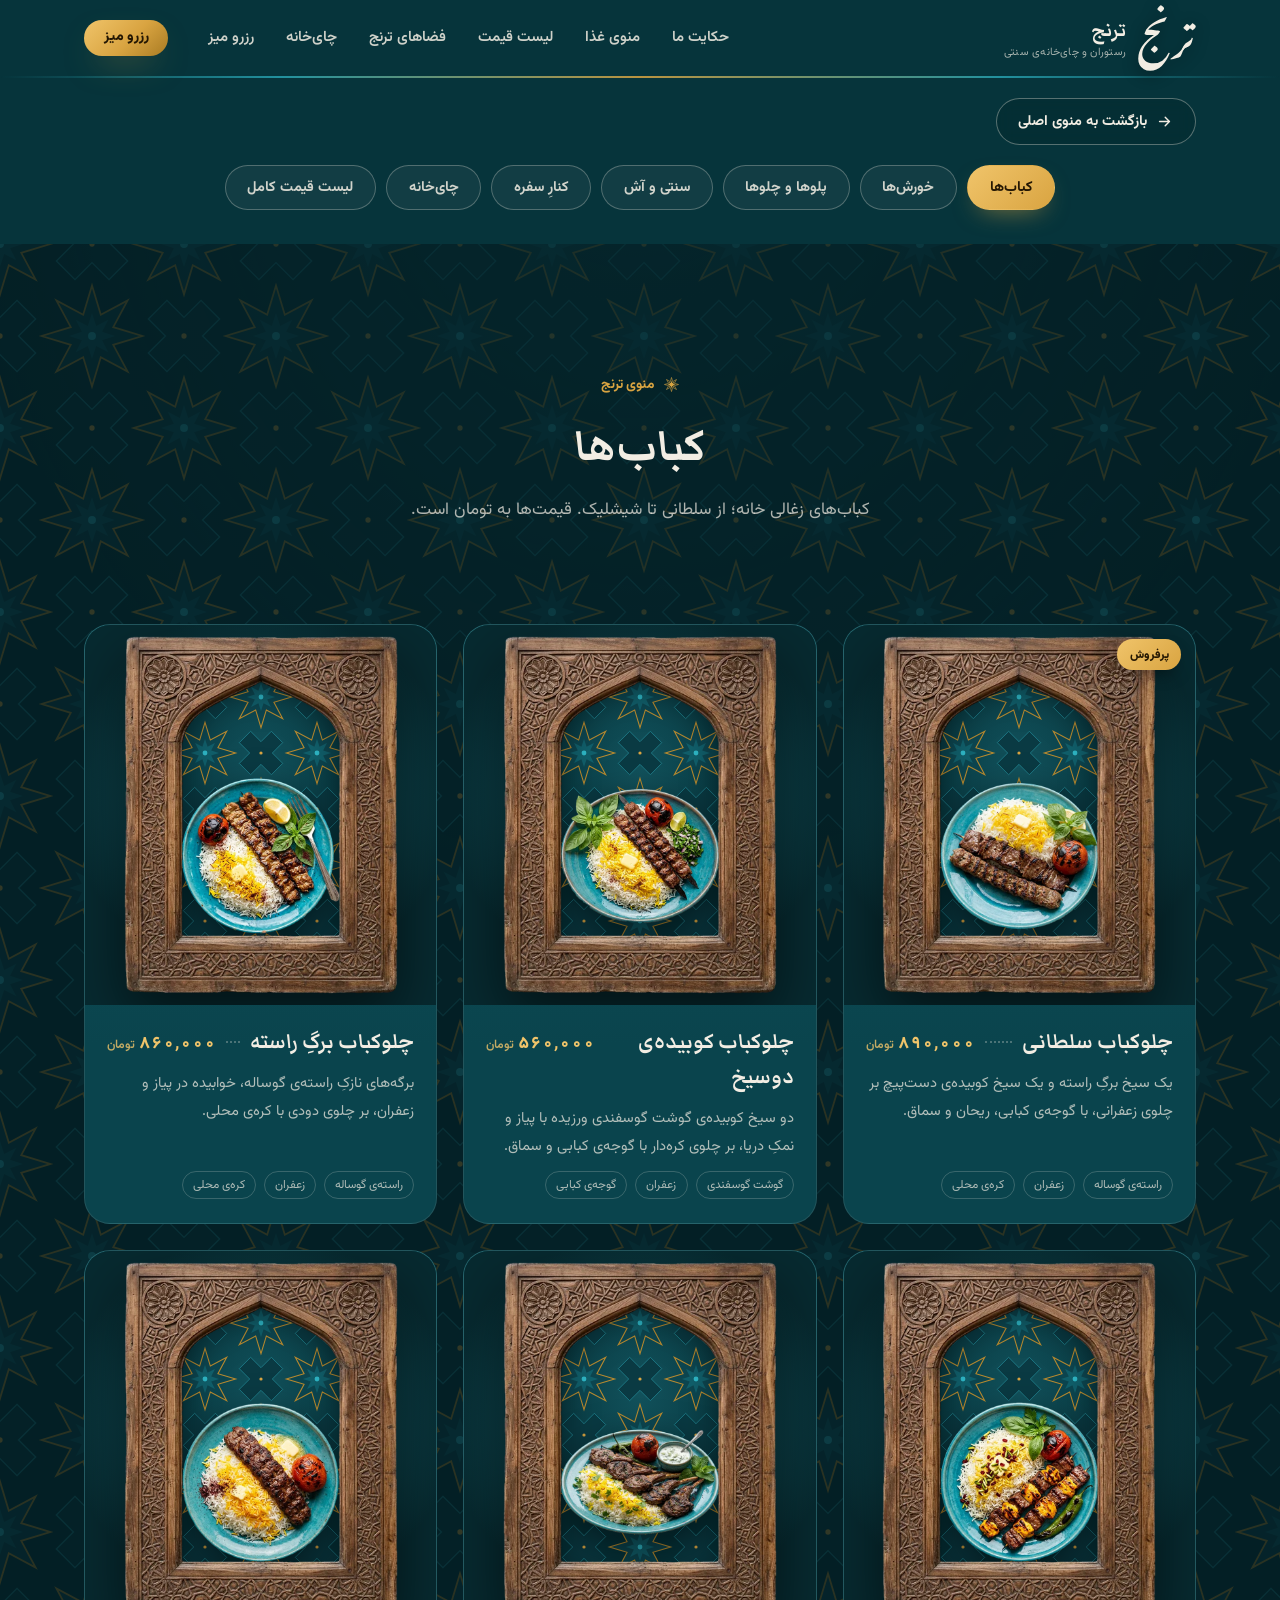
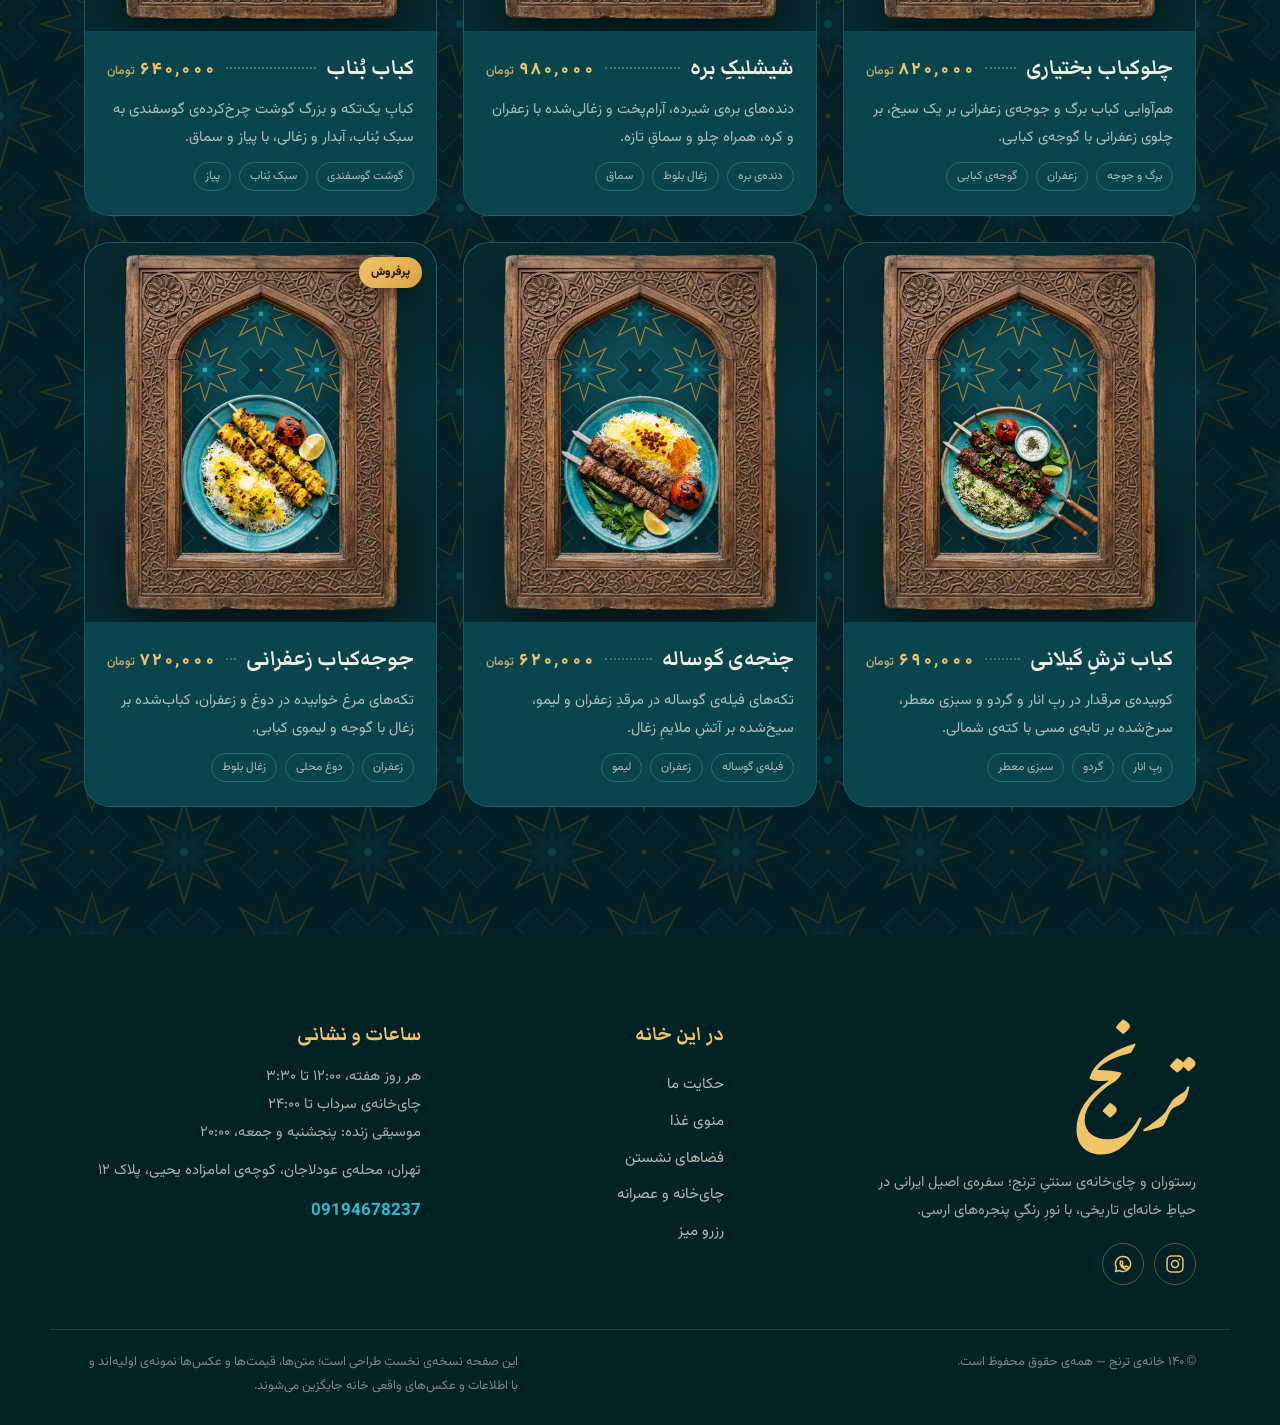
==== menu.html @ 9b7ac609 "v30: رزرو هوشمند — تاریخ فرم شمسی با گاه‌شماری ایرانی (امروز تا ۱۲۰ روز بعد)، ثبت فرم = باز شدن واتس" ====
<!DOCTYPE html>
<html lang="fa" dir="rtl">
<!DOCTYPE html>
<html lang="fa" dir="rtl">
<head>
<meta charset="utf-8">
<meta name="viewport" content="width=device-width, initial-scale=1">
<title>منوی غذا و قیمت‌ها | ترنج</title>
<meta name="description" content="ترنج؛ رستوران و چای‌خانه‌ی سنتی در حیاطِ خانه‌ای تاریخی: کباب بر آتش زغال، خورش‌های جاافتاده، پلوهای زعفرانی و چای دم‌کشیده در استکان کمرباریک.">
<meta name="theme-color" content="#06343b">
<link rel="icon" href="assets/img/favicon.svg" type="image/svg+xml">
<link rel="preload" href="assets/fonts/vazirmatn-var.woff2" as="font" type="font/woff2" crossorigin>
<link rel="preload" href="assets/fonts/markazi-text-var.woff2" as="font" type="font/woff2" crossorigin>
<link rel="preload" as="image" href="assets/img/space-courtyard-night-1200.webp" imagesrcset="assets/img/space-courtyard-night-720.webp 720w, assets/img/space-courtyard-night-1200.webp 1200w" imagesizes="100vw">
<link rel="stylesheet" href="css/style.css?v=10">
</head>
<body class="is-night">
<script>try{if(localStorage.getItem("toranj-night")==="0")document.body.classList.remove("is-night")}catch(e){}</script>
<header class="site-head" id="top">
  <div class="wrap head-in">
    <a class="brand" href="#top" aria-label="ترنج — صفحه‌ی آغاز">
      <img class="brand-mark" src="assets/img/logo.svg" alt="">
      <span class="brand-txt"><b>ترنج</b><i>رستوران و چای‌خانه‌ی سنتی</i></span>
    </a>
    <nav class="nav" id="nav" aria-label="ناوبری اصلی">
      <a href="index.html#story">حکایت ما</a>
      <a href="index.html#menu">منوی غذا</a>
      <a href="#prices">لیست قیمت</a>
      <a href="index.html#spaces">فضاهای ترنج</a>
      <a href="index.html#tea">چای‌خانه</a>
      <a href="index.html#reserve">رزرو میز</a>
    </nav>
    <div class="head-cta">
      <a class="btn btn-gold btn-sm" href="index.html#reserve">رزرو میز</a>
      <button class="burger" id="burger" type="button" aria-expanded="false" aria-controls="nav" aria-label="باز و بسته کردن منو">
        <span></span><span></span><span></span>
      </button>
    </div>
  </div>
  <div class="head-line" aria-hidden="true"></div>
</header>

<main id="main">
  <div class="back-bar">
    <div class="wrap">
      <a class="back-btn" href="index.html#menu">
        <svg viewBox="0 0 24 24" fill="none" stroke="currentColor" stroke-width="2" stroke-linecap="round" stroke-linejoin="round" aria-hidden="true"><path d="M5 12h14M13 6l6 6-6 6"/></svg>
        <span class="bb-txt">بازگشت به منوی اصلی</span>
      </a>
    </div>
  </div>
  <div class="m-tabs-wrap">
    <div class="wrap menu-tabs m-tabs" role="group" aria-label="دسته‌های منو">
      <button class="tab" type="button" data-view="kabab" aria-pressed="false">کباب‌ها</button>
      <button class="tab" type="button" data-view="khoresh" aria-pressed="false">خورش‌ها</button>
      <button class="tab" type="button" data-view="polo" aria-pressed="false">پلوها و چلوها</button>
      <button class="tab" type="button" data-view="sonnati" aria-pressed="false">سنتی و آش</button>
      <button class="tab" type="button" data-view="kenar" aria-pressed="false">کنارِ سفره</button>
      <button class="tab" type="button" data-view="tea" aria-pressed="false">چای‌خانه</button>
      <button class="tab" type="button" data-view="prices" aria-pressed="false">لیست قیمت کامل</button>
    </div>
  </div>

  <section class="menu menu-page">
  <section class="view" id="view-kabab">
    <header class="wrap sec-head view-head">
      <p class="eyebrow">منوی ترنج</p>
      <h2>کباب‌ها</h2>
      <p class="sec-sub">کباب‌های زغالی خانه؛ از سلطانی تا شیشلیک. قیمت‌ها به تومان است.</p>
    </header>
    <div class="wrap menu-grid">
<article class="dish reveal" data-cat="kabab">
      <div class="dish-media">
        <div class="window"><div class="glass">
          <img src="assets/img/dish-soltani-480.webp?v=29"
             srcset="assets/img/dish-soltani-480.webp?v=29 480w, assets/img/dish-soltani-880.webp?v=29 880w"
             sizes="(max-width: 700px) 86vw, 340px"
             alt="چلوکباب سلطانی: یک سیخ برگ و یک سیخ کوبیده بر چلوی زعفرانی با گوجه‌ی کبابی" loading="lazy">
        </div>
        <img class="frame" src="assets/img/window-frame-650.webp"
             srcset="assets/img/window-frame-420.webp 420w, assets/img/window-frame-650.webp 650w"
             sizes="(max-width: 700px) 80vw, 300px" alt="" aria-hidden="true" decoding="async">
        </div>
        <span class="dish-badge">پرفروش</span>
      </div>
      <div class="dish-body">
        <header><h3>چلوکباب سلطانی</h3><span class="dots" aria-hidden="true"></span><b class="price">۸۹۰٬۰۰۰ <i>تومان</i></b></header>
        <p>یک سیخ برگِ راسته و یک سیخ کوبیده‌ی دست‌پیچ بر چلوی زعفرانی، با گوجه‌ی کبابی، ریحان و سماق.</p>
        <footer class="dish-tags" aria-label="ویژگی‌ها"><span>راسته‌ی گوساله</span><span>زعفران</span><span>کره‌ی محلی</span></footer>
      </div>
    </article>
<article class="dish reveal" data-cat="kabab">
      <div class="dish-media">
        <div class="window"><div class="glass">
          <img src="assets/img/dish-kubideh-480.webp?v=29"
               srcset="assets/img/dish-kubideh-480.webp?v=29 480w, assets/img/dish-kubideh-880.webp?v=29 880w"
               sizes="(max-width: 700px) 86vw, 340px"
               alt="چلوکباب کوبیده: دو سیخ کوبیده‌ی گوشت بر چلوی زعفرانی با گوجه‌ی کبابی" loading="lazy">
        </div>
        <img class="frame" src="assets/img/window-frame-650.webp"
             srcset="assets/img/window-frame-420.webp 420w, assets/img/window-frame-650.webp 650w"
             sizes="(max-width: 700px) 80vw, 300px" alt="" aria-hidden="true" decoding="async">
        </div>
      </div>
      <div class="dish-body">
        <header><h3>چلوکباب کوبیده‌ی دوسیخ</h3><span class="dots" aria-hidden="true"></span><b class="price">۵۶۰٬۰۰۰ <i>تومان</i></b></header>
        <p>دو سیخ کوبیده‌ی گوشت گوسفندی ورزیده با پیاز و نمکِ دریا، بر چلوی کره‌دار با گوجه‌ی کبابی و سماق.</p>
        <footer class="dish-tags" aria-label="ویژگی‌ها"><span>گوشت گوسفندی</span><span>زعفران</span><span>گوجه‌ی کبابی</span></footer>
      </div>
    </article>
<article class="dish reveal" data-cat="kabab">
      <div class="dish-media">
        <div class="window"><div class="glass">
          <img src="assets/img/dish-barg-480.webp?v=29"
               srcset="assets/img/dish-barg-480.webp?v=29 480w, assets/img/dish-barg-880.webp?v=29 880w"
               sizes="(max-width: 700px) 86vw, 340px"
               alt="چلوکباب برگ: کباب برگِ راسته‌ی گوساله بر چلوی زعفرانی" loading="lazy">
        </div>
        <img class="frame" src="assets/img/window-frame-650.webp"
             srcset="assets/img/window-frame-420.webp 420w, assets/img/window-frame-650.webp 650w"
             sizes="(max-width: 700px) 80vw, 300px" alt="" aria-hidden="true" decoding="async">
        </div>
      </div>
      <div class="dish-body">
        <header><h3>چلوکباب برگِ راسته</h3><span class="dots" aria-hidden="true"></span><b class="price">۸۶۰٬۰۰۰ <i>تومان</i></b></header>
        <p>برگه‌های نازکِ راسته‌ی گوساله، خوابیده در پیاز و زعفران، بر چلوی دودی با کره‌ی محلی.</p>
        <footer class="dish-tags" aria-label="ویژگی‌ها"><span>راسته‌ی گوساله</span><span>زعفران</span><span>کره‌ی محلی</span></footer>
      </div>
    </article>
<article class="dish reveal" data-cat="kabab">
      <div class="dish-media">
        <div class="window"><div class="glass">
          <img src="assets/img/dish-bakhtiari-480.webp?v=29"
               srcset="assets/img/dish-bakhtiari-480.webp?v=29 480w, assets/img/dish-bakhtiari-880.webp?v=29 880w"
               sizes="(max-width: 700px) 86vw, 340px"
               alt="چلوکباب بختیاری: کباب برگ و جوجه در کنار هم بر چلوی زعفرانی" loading="lazy">
        </div>
        <img class="frame" src="assets/img/window-frame-650.webp"
             srcset="assets/img/window-frame-420.webp 420w, assets/img/window-frame-650.webp 650w"
             sizes="(max-width: 700px) 80vw, 300px" alt="" aria-hidden="true" decoding="async">
        </div>
      </div>
      <div class="dish-body">
        <header><h3>چلوکباب بختیاری</h3><span class="dots" aria-hidden="true"></span><b class="price">۸۲۰٬۰۰۰ <i>تومان</i></b></header>
        <p>هم‌آوایی کباب برگ و جوجه‌ی زعفرانی بر یک سیخ، بر چلوی زعفرانی با گوجه‌ی کبابی.</p>
        <footer class="dish-tags" aria-label="ویژگی‌ها"><span>برگ و جوجه</span><span>زعفران</span><span>گوجه‌ی کبابی</span></footer>
      </div>
    </article>
<article class="dish reveal" data-cat="kabab">
      <div class="dish-media">
        <div class="window"><div class="glass">
          <img src="assets/img/dish-shishlik-480.webp?v=29"
               srcset="assets/img/dish-shishlik-480.webp?v=29 480w, assets/img/dish-shishlik-880.webp?v=29 880w"
               sizes="(max-width: 700px) 86vw, 340px"
               alt="شیشلیک: سیخ‌های دنده‌ی بره زغالی بر چلوی زعفرانی" loading="lazy">
        </div>
        <img class="frame" src="assets/img/window-frame-650.webp"
             srcset="assets/img/window-frame-420.webp 420w, assets/img/window-frame-650.webp 650w"
             sizes="(max-width: 700px) 80vw, 300px" alt="" aria-hidden="true" decoding="async">
        </div>
      </div>
      <div class="dish-body">
        <header><h3>شیشلیکِ بره</h3><span class="dots" aria-hidden="true"></span><b class="price">۹۸۰٬۰۰۰ <i>تومان</i></b></header>
        <p>دنده‌های بره‌ی شیرده، آرام‌پخت و زغالی‌شده با زعفران و کره، همراه چلو و سماقِ تازه.</p>
        <footer class="dish-tags" aria-label="ویژگی‌ها"><span>دنده‌ی بره</span><span>زغال بلوط</span><span>سماق</span></footer>
      </div>
    </article>
<article class="dish reveal" data-cat="kabab">
      <div class="dish-media">
        <div class="window"><div class="glass">
          <img src="assets/img/dish-bonab-480.webp?v=29"
               srcset="assets/img/dish-bonab-480.webp?v=29 480w, assets/img/dish-bonab-880.webp?v=29 880w"
               sizes="(max-width: 700px) 86vw, 340px"
               alt="کباب بناب: کباب بزرگ چرخ‌کرده‌ی گوسفندی بر چلو" loading="lazy">
        </div>
        <img class="frame" src="assets/img/window-frame-650.webp"
             srcset="assets/img/window-frame-420.webp 420w, assets/img/window-frame-650.webp 650w"
             sizes="(max-width: 700px) 80vw, 300px" alt="" aria-hidden="true" decoding="async">
        </div>
      </div>
      <div class="dish-body">
        <header><h3>کباب بُناب</h3><span class="dots" aria-hidden="true"></span><b class="price">۶۴۰٬۰۰۰ <i>تومان</i></b></header>
        <p>کبابِ یک‌تکه و بزرگ گوشت چرخ‌کرده‌ی گوسفندی به سبک بُناب، آبدار و زغالی، با پیاز و سماق.</p>
        <footer class="dish-tags" aria-label="ویژگی‌ها"><span>گوشت گوسفندی</span><span>سبک بُناب</span><span>پیاز</span></footer>
      </div>
    </article>
<article class="dish reveal" data-cat="kabab">
      <div class="dish-media">
        <div class="window"><div class="glass">
          <img src="assets/img/dish-torsh-480.webp?v=29"
               srcset="assets/img/dish-torsh-480.webp?v=29 480w, assets/img/dish-torsh-880.webp?v=29 880w"
               sizes="(max-width: 700px) 86vw, 340px"
               alt="کباب ترش گیلانی: کباب با سس رب انار و گردو و سبزی" loading="lazy">
        </div>
        <img class="frame" src="assets/img/window-frame-650.webp"
             srcset="assets/img/window-frame-420.webp 420w, assets/img/window-frame-650.webp 650w"
             sizes="(max-width: 700px) 80vw, 300px" alt="" aria-hidden="true" decoding="async">
        </div>
      </div>
      <div class="dish-body">
        <header><h3>کباب ترشِ گیلانی</h3><span class="dots" aria-hidden="true"></span><b class="price">۶۹۰٬۰۰۰ <i>تومان</i></b></header>
        <p>کوبیده‌ی مرقدار در ربِ انار و گردو و سبزی معطر، سرخ‌شده بر تابه‌ی مسی با کته‌ی شمالی.</p>
        <footer class="dish-tags" aria-label="ویژگی‌ها"><span>ربِ انار</span><span>گردو</span><span>سبزی معطر</span></footer>
      </div>
    </article>
<article class="dish reveal" data-cat="kabab">
      <div class="dish-media">
        <div class="window"><div class="glass">
          <img src="assets/img/dish-chenjeh-480.webp?v=29"
               srcset="assets/img/dish-chenjeh-480.webp?v=29 480w, assets/img/dish-chenjeh-880.webp?v=29 880w"
               sizes="(max-width: 700px) 86vw, 340px"
               alt="چنجه: تکه‌های فیله‌ی گوساله‌ی سیخ‌شده بر چلو" loading="lazy">
        </div>
        <img class="frame" src="assets/img/window-frame-650.webp"
             srcset="assets/img/window-frame-420.webp 420w, assets/img/window-frame-650.webp 650w"
             sizes="(max-width: 700px) 80vw, 300px" alt="" aria-hidden="true" decoding="async">
        </div>
      </div>
      <div class="dish-body">
        <header><h3>چنجه‌ی گوساله</h3><span class="dots" aria-hidden="true"></span><b class="price">۶۲۰٬۰۰۰ <i>تومان</i></b></header>
        <p>تکه‌های فیله‌ی گوساله در مرقدِ زعفران و لیمو، سیخ‌شده بر آتشِ ملایمِ زغال.</p>
        <footer class="dish-tags" aria-label="ویژگی‌ها"><span>فیله‌ی گوساله</span><span>زعفران</span><span>لیمو</span></footer>
      </div>
    </article>
<article class="dish reveal" data-cat="kabab">
      <div class="dish-media">
        <div class="window"><div class="glass">
          <img src="assets/img/dish-joojeh-480.webp?v=29"
               srcset="assets/img/dish-joojeh-480.webp?v=29 480w, assets/img/dish-joojeh-880.webp?v=29 880w"
               sizes="(max-width: 700px) 86vw, 340px"
               alt="جوجه‌کباب زعفرانی: سیخ مرغ زعفرانی با گوجه‌ی کبابی" loading="lazy">
        </div>
        <img class="frame" src="assets/img/window-frame-650.webp"
             srcset="assets/img/window-frame-420.webp 420w, assets/img/window-frame-650.webp 650w"
             sizes="(max-width: 700px) 80vw, 300px" alt="" aria-hidden="true" decoding="async">
        </div>
        <span class="dish-badge">پرفروش</span>
      </div>
      <div class="dish-body">
        <header><h3>جوجه‌کباب زعفرانی</h3><span class="dots" aria-hidden="true"></span><b class="price">۷۲۰٬۰۰۰ <i>تومان</i></b></header>
        <p>تکه‌های مرغ خوابیده در دوغ و زعفران، کباب‌شده بر زغال با گوجه و لیموی کبابی.</p>
        <footer class="dish-tags" aria-label="ویژگی‌ها"><span>زعفران</span><span>دوغ محلی</span><span>زغال بلوط</span></footer>
      </div>
    </article>
    </div>
  </section>
  <section class="view" id="view-khoresh">
    <header class="wrap sec-head view-head">
      <p class="eyebrow">منوی ترنج</p>
      <h2>خورش‌ها</h2>
      <p class="sec-sub">خورش‌های جاافتاده با سبزیِ معطر و ربِ انار. قیمت‌ها به تومان است.</p>
    </header>
    <div class="wrap menu-grid">
<article class="dish reveal" data-cat="khoresh">
      <div class="dish-media">
        <div class="window"><div class="glass">
          <img src="assets/img/dish-ghormeh-480.webp?v=29"
             srcset="assets/img/dish-ghormeh-480.webp?v=29 480w, assets/img/dish-ghormeh-880.webp?v=29 880w"
             sizes="(max-width: 700px) 86vw, 340px"
             alt="قورمه‌سبزی با سبزی سرخ‌شده، لوبیا قرمز و لیموعمانی، همراه چلو و سالاد شیرازی" loading="lazy">
        </div>
        <img class="frame" src="assets/img/window-frame-650.webp"
             srcset="assets/img/window-frame-420.webp 420w, assets/img/window-frame-650.webp 650w"
             sizes="(max-width: 700px) 80vw, 300px" alt="" aria-hidden="true" decoding="async">
        </div>
      </div>
      <div class="dish-body">
        <header><h3>قورمه‌سبزی</h3><span class="dots" aria-hidden="true"></span><b class="price">۶۴۰٬۰۰۰ <i>تومان</i></b></header>
        <p>سبزیِ معطر سرخ‌شده با لوبیا قرمز و لیموعمانی، جاافتاده بر شعله‌ی ملایم؛ همراه چلو و سالاد شیرازی.</p>
        <footer class="dish-tags" aria-label="ویژگی‌ها"><span>سبزیِ تازه</span><span>لیموعمانی</span><span>جاافتاده</span></footer>
      </div>
    </article>
<article class="dish reveal" data-cat="khoresh">
      <div class="dish-media">
        <div class="window"><div class="glass">
          <img src="assets/img/dish-gheymeh-480.webp?v=30"
               srcset="assets/img/dish-gheymeh-480.webp?v=30 480w, assets/img/dish-gheymeh-880.webp?v=30 880w"
               sizes="(max-width: 700px) 86vw, 340px"
               alt="خورش قیمه: خورشت لپه و گوشت با سیب‌زمینی سرخ‌کرده و زعفران" loading="lazy">
        </div>
        <img class="frame" src="assets/img/window-frame-650.webp"
             srcset="assets/img/window-frame-420.webp 420w, assets/img/window-frame-650.webp 650w"
             sizes="(max-width: 700px) 80vw, 300px" alt="" aria-hidden="true" decoding="async">
        </div>
      </div>
      <div class="dish-body">
        <header><h3>خورش قیمه</h3><span class="dots" aria-hidden="true"></span><b class="price">۶۲۰٬۰۰۰ <i>تومان</i></b></header>
        <p>خورشتِ لپه و گوشت با لیموعمانی و زعفران، تاج‌گذاری‌شده با خلال سیب‌زمینی سرخ‌کرده.</p>
        <footer class="dish-tags" aria-label="ویژگی‌ها"><span>لپه</span><span>لیموعمانی</span><span>سیب‌زمینی سرخ‌کرده</span></footer>
      </div>
    </article>
<article class="dish reveal" data-cat="khoresh">
      <div class="dish-media">
        <div class="window"><div class="glass">
          <img src="assets/img/dish-fesenjan-480.webp?v=30"
             srcset="assets/img/dish-fesenjan-480.webp?v=30 480w, assets/img/dish-fesenjan-880.webp?v=30 880w"
             sizes="(max-width: 700px) 86vw, 340px"
             alt="خورش فسنجان با گردوی ساییده و رب انار، آراسته با دانه‌های انار و مغز گردو" loading="lazy">
        </div>
        <img class="frame" src="assets/img/window-frame-650.webp"
             srcset="assets/img/window-frame-420.webp 420w, assets/img/window-frame-650.webp 650w"
             sizes="(max-width: 700px) 80vw, 300px" alt="" aria-hidden="true" decoding="async">
        </div>
        <span class="dish-badge">دستپخت خانه</span>
      </div>
      <div class="dish-body">
        <header><h3>خورش فسنجان</h3><span class="dots" aria-hidden="true"></span><b class="price">۷۲۰٬۰۰۰ <i>تومان</i></b></header>
        <p>گردوی ساییده و ربِ انارِ ترش‌وشیرین با مرغِ محلی؛ آراسته با دانه‌ی انارِ شب‌یلدا و مغز گردو.</p>
        <footer class="dish-tags" aria-label="ویژگی‌ها"><span>گردوی تازه</span><span>ربِ انار</span><span>مرغ محلی</span></footer>
      </div>
    </article>
<article class="dish reveal" data-cat="khoresh">
      <div class="dish-media">
        <div class="window"><div class="glass">
          <img src="assets/img/dish-nesar-480.webp?v=30"
               srcset="assets/img/dish-nesar-480.webp?v=30 480w, assets/img/dish-nesar-880.webp?v=30 880w"
               sizes="(max-width: 700px) 86vw, 340px"
               alt="قیمه‌نثار: پلوی زعفرانی با خلال پسته و بادام و خورش گوشت" loading="lazy">
        </div>
        <img class="frame" src="assets/img/window-frame-650.webp"
             srcset="assets/img/window-frame-420.webp 420w, assets/img/window-frame-650.webp 650w"
             sizes="(max-width: 700px) 80vw, 300px" alt="" aria-hidden="true" decoding="async">
        </div>
      </div>
      <div class="dish-body">
        <header><h3>قیمه‌نثارِ قزوین</h3><span class="dots" aria-hidden="true"></span><b class="price">۷۴۰٬۰۰۰ <i>تومان</i></b></header>
        <p>قیمه‌ی خلال‌دارِ قزوینی با خلالِ پسته و بادام و پرتقالِ شیرین، تاج‌گذاری‌شده با گوشت و زرشک.</p>
        <footer class="dish-tags" aria-label="ویژگی‌ها"><span>خلال پسته و بادام</span><span>خلال پرتقال</span><span>زرشک</span></footer>
      </div>
    </article>
<article class="dish reveal" data-cat="khoresh">
      <div class="dish-media">
        <div class="window"><div class="glass">
          <img src="assets/img/dish-beh-480.webp?v=30"
               srcset="assets/img/dish-beh-480.webp?v=30 480w, assets/img/dish-beh-880.webp?v=30 880w"
               sizes="(max-width: 700px) 86vw, 340px"
               alt="خورش به: تکه‌های به و مرغ در سس زعفرانی" loading="lazy">
        </div>
        <img class="frame" src="assets/img/window-frame-650.webp"
             srcset="assets/img/window-frame-420.webp 420w, assets/img/window-frame-650.webp 650w"
             sizes="(max-width: 700px) 80vw, 300px" alt="" aria-hidden="true" decoding="async">
        </div>
      </div>
      <div class="dish-body">
        <header><h3>خورش بِه با مرغ</h3><span class="dots" aria-hidden="true"></span><b class="price">۶۸۰٬۰۰۰ <i>تومان</i></b></header>
        <p>تکه‌های بِه طلایی و رانِ مرغ در سسِ غلیظ زعفران و دارچین، جاافتاده بر آرامِ شعله.</p>
        <footer class="dish-tags" aria-label="ویژگی‌ها"><span>بِه طلایی</span><span>دارچین</span><span>مرغ محلی</span></footer>
      </div>
    </article>
<article class="dish reveal" data-cat="khoresh">
      <div class="dish-media">
        <div class="window"><div class="glass">
          <img src="assets/img/dish-kerefs-480.webp?v=30"
               srcset="assets/img/dish-kerefs-480.webp?v=30 480w, assets/img/dish-kerefs-880.webp?v=30 880w"
               sizes="(max-width: 700px) 86vw, 340px"
               alt="خورش کرفس: کرفس و گوشت در سس سبزی" loading="lazy">
        </div>
        <img class="frame" src="assets/img/window-frame-650.webp"
             srcset="assets/img/window-frame-420.webp 420w, assets/img/window-frame-650.webp 650w"
             sizes="(max-width: 700px) 80vw, 300px" alt="" aria-hidden="true" decoding="async">
        </div>
      </div>
      <div class="dish-body">
        <header><h3>خورش کرفس</h3><span class="dots" aria-hidden="true"></span><b class="price">۶۲۰٬۰۰۰ <i>تومان</i></b></header>
        <p>ساقه‌های کرفس و تکه‌های گوشت با سبزی خردشده، در سسی ترش و خوش‌عطرِ جاافتاده.</p>
        <footer class="dish-tags" aria-label="ویژگی‌ها"><span>کرفس تازه</span><span>گوشت گوسفندی</span><span>سبزی</span></footer>
      </div>
    </article>
<article class="dish reveal" data-cat="khoresh">
      <div class="dish-media">
        <div class="window"><div class="glass">
          <img src="assets/img/dish-alooesfenaj-480.webp?v=30"
               srcset="assets/img/dish-alooesfenaj-480.webp?v=30 480w, assets/img/dish-alooesfenaj-880.webp?v=30 880w"
               sizes="(max-width: 700px) 86vw, 340px"
               alt="آلو اسفناج: خورش اسفناج و آلو با گوشت" loading="lazy">
        </div>
        <img class="frame" src="assets/img/window-frame-650.webp"
             srcset="assets/img/window-frame-420.webp 420w, assets/img/window-frame-650.webp 650w"
             sizes="(max-width: 700px) 80vw, 300px" alt="" aria-hidden="true" decoding="async">
        </div>
      </div>
      <div class="dish-body">
        <header><h3>آلو اسفناج</h3><span class="dots" aria-hidden="true"></span><b class="price">۶۴۰٬۰۰۰ <i>تومان</i></b></header>
        <p>اسفناج تازه و آلوی شیرازی با تکه‌های گوشت، در سسی تیره و براقِ جاافتاده.</p>
        <footer class="dish-tags" aria-label="ویژگی‌ها"><span>اسفناج</span><span>آلوی شیرازی</span><span>گوشت</span></footer>
      </div>
    </article>
<article class="dish reveal" data-cat="khoresh">
      <div class="dish-media">
        <div class="window"><div class="glass">
          <img src="assets/img/dish-ghaliehmahi-480.webp?v=30"
               srcset="assets/img/dish-ghaliehmahi-480.webp?v=30 480w, assets/img/dish-ghaliehmahi-880.webp?v=30 880w"
               sizes="(max-width: 700px) 86vw, 340px"
               alt="قالیه‌ی ماهی: خورش سبزی و ماهی جنوب با تمر هندی" loading="lazy">
        </div>
        <img class="frame" src="assets/img/window-frame-650.webp"
             srcset="assets/img/window-frame-420.webp 420w, assets/img/window-frame-650.webp 650w"
             sizes="(max-width: 700px) 80vw, 300px" alt="" aria-hidden="true" decoding="async">
        </div>
      </div>
      <div class="dish-body">
        <header><h3>قالیه‌ی ماهی</h3><span class="dots" aria-hidden="true"></span><b class="price">۸۴۰٬۰۰۰ <i>تومان</i></b></header>
        <p>خورشِ ماهی و سبزیِ جنوب با تمر هندی و سیر؛ تند و دودی، با پلوی سفید.</p>
        <footer class="dish-tags" aria-label="ویژگی‌ها"><span>ماهی</span><span>تمر هندی</span><span>خلیج فارس</span></footer>
      </div>
    </article>
    </div>
  </section>
  <section class="view" id="view-polo">
    <header class="wrap sec-head view-head">
      <p class="eyebrow">منوی ترنج</p>
      <h2>پلوها و چلوها</h2>
      <p class="sec-sub">پلوهای دمی و زعفرانی با ته‌دیگِ طلایی. قیمت‌ها به تومان است.</p>
    </header>
    <div class="wrap menu-grid">
<article class="dish reveal" data-cat="polo">
      <div class="dish-media">
        <div class="window"><div class="glass">
          <img src="assets/img/dish-zereshk-480.webp?v=30"
             srcset="assets/img/dish-zereshk-480.webp?v=30 480w, assets/img/dish-zereshk-880.webp?v=30 880w"
             sizes="(max-width: 700px) 86vw, 340px"
             alt="زرشک‌پلو با مرغ: ران مرغ خورشتی کنار پلوی زعفرانی با زرشک و پسته" loading="lazy">
        </div>
        <img class="frame" src="assets/img/window-frame-650.webp"
             srcset="assets/img/window-frame-420.webp 420w, assets/img/window-frame-650.webp 650w"
             sizes="(max-width: 700px) 80vw, 300px" alt="" aria-hidden="true" decoding="async">
        </div>
      </div>
      <div class="dish-body">
        <header><h3>زرشک‌پلو با مرغ</h3><span class="dots" aria-hidden="true"></span><b class="price">۵۸۰٬۰۰۰ <i>تومان</i></b></header>
        <p>رانِ مرغِ خورشتی با پیازداغِ طلایی، کنار پلوی زعفرانی با زرشکِ پف‌کرده و پسته‌ی خلالی.</p>
        <footer class="dish-tags" aria-label="ویژگی‌ها"><span>زعفران</span><span>زرشک قائن</span><span>پسته</span></footer>
      </div>
    </article>
<article class="dish reveal" data-cat="polo">
      <div class="dish-media">
        <div class="window"><div class="glass">
          <img src="assets/img/dish-tahchin-480.webp"
             srcset="assets/img/dish-tahchin-480.webp 480w, assets/img/dish-tahchin-880.webp 880w"
             sizes="(max-width: 700px) 86vw, 340px"
             alt="ته‌چین مرغ با ته‌دیگ برنجی طلایی، برشی جدا شده، آراسته با زرشک و پسته" loading="lazy">
        </div>
        <img class="frame" src="assets/img/window-frame-650.webp"
             srcset="assets/img/window-frame-420.webp 420w, assets/img/window-frame-650.webp 650w"
             sizes="(max-width: 700px) 80vw, 300px" alt="" aria-hidden="true" decoding="async">
        </div>
        <span class="dish-badge">پیشنهاد سرآشپز</span>
      </div>
      <div class="dish-body">
        <header><h3>ته‌چینِ مرغ</h3><span class="dots" aria-hidden="true"></span><b class="price">۶۱۰٬۰۰۰ <i>تومان</i></b></header>
        <p>برنجِ زعفرانی با ماستِ چکیده و مرغِ ریش‌شده، قالب‌گیری‌شده با ته‌دیگِ طلایی؛ با زرشک و پسته.</p>
        <footer class="dish-tags" aria-label="ویژگی‌ها"><span>ته‌دیگ طلایی</span><span>ماست چکیده</span><span>قالبی</span></footer>
      </div>
    </article>
<article class="dish reveal" data-cat="polo">
      <div class="dish-media">
        <div class="window"><div class="glass">
          <img src="assets/img/dish-baghali-480.webp"
               srcset="assets/img/dish-baghali-480.webp 480w, assets/img/dish-baghali-880.webp 880w"
               sizes="(max-width: 700px) 86vw, 340px"
               alt="باقالی‌پلو با ماهیچه: برنج شویدی با باقالی و ماهیچه‌ی بره‌ی آب‌پز" loading="lazy">
        </div>
        <img class="frame" src="assets/img/window-frame-650.webp"
             srcset="assets/img/window-frame-420.webp 420w, assets/img/window-frame-650.webp 650w"
             sizes="(max-width: 700px) 80vw, 300px" alt="" aria-hidden="true" decoding="async">
        </div>
        <span class="dish-badge">دستپخت مجلسی</span>
      </div>
      <div class="dish-body">
        <header><h3>باقالی‌پلو با ماهیچه</h3><span class="dots" aria-hidden="true"></span><b class="price">۹۴۰٬۰۰۰ <i>تومان</i></b></header>
        <p>شوید و باقالی در برنجِ دمی، با ماهیچه‌ی بره براق که از استخوان جدا می‌شود.</p>
        <footer class="dish-tags" aria-label="ویژگی‌ها"><span>شوید</span><span>باقالی</span><span>ماهیچه‌ی بره</span></footer>
      </div>
    </article>
<article class="dish reveal" data-cat="polo">
      <div class="dish-media">
        <div class="window"><div class="glass">
          <img src="assets/img/dish-sabzimahi-480.webp"
               srcset="assets/img/dish-sabzimahi-480.webp 480w, assets/img/dish-sabzimahi-880.webp 880w"
               sizes="(max-width: 700px) 86vw, 340px"
               alt="سبزی‌پلو با ماهی: برنج سبزی‌دار با ماهی سرخ‌شده و لیمو" loading="lazy">
        </div>
        <img class="frame" src="assets/img/window-frame-650.webp"
             srcset="assets/img/window-frame-420.webp 420w, assets/img/window-frame-650.webp 650w"
             sizes="(max-width: 700px) 80vw, 300px" alt="" aria-hidden="true" decoding="async">
        </div>
      </div>
      <div class="dish-body">
        <header><h3>سبزی‌پلو با ماهی</h3><span class="dots" aria-hidden="true"></span><b class="price">۷۸۰٬۰۰۰ <i>تومان</i></b></header>
        <p>برنجِ معطر با سبزیِ تازه و ماهیِ سفیدِ سرخ‌شده؛ سفره‌ی نوروزیِ خانه.</p>
        <footer class="dish-tags" aria-label="ویژگی‌ها"><span>سبزی معطر</span><span>ماهی سفید</span><span>سفره‌ی نوروز</span></footer>
      </div>
    </article>
<article class="dish reveal" data-cat="polo">
      <div class="dish-media">
        <div class="window"><div class="glass">
          <img src="assets/img/dish-albaloo-480.webp?v=30"
               srcset="assets/img/dish-albaloo-480.webp?v=30 480w, assets/img/dish-albaloo-880.webp?v=30 880w"
               sizes="(max-width: 700px) 86vw, 340px"
               alt="آلبالوپلو با مرغ: برنج با آلبالو، مرغ زعفرانی و خلال پسته" loading="lazy">
        </div>
        <img class="frame" src="assets/img/window-frame-650.webp"
             srcset="assets/img/window-frame-420.webp 420w, assets/img/window-frame-650.webp 650w"
             sizes="(max-width: 700px) 80vw, 300px" alt="" aria-hidden="true" decoding="async">
        </div>
      </div>
      <div class="dish-body">
        <header><h3>آلبالوپلو با مرغ</h3><span class="dots" aria-hidden="true"></span><b class="price">۶۱۰٬۰۰۰ <i>تومان</i></b></header>
        <p>برنج با آلبالوی ترش و مرغِ زعفرانی؛ ترش‌وشیرینِ دلپذیر با خلال پسته.</p>
        <footer class="dish-tags" aria-label="ویژگی‌ها"><span>آلبالو</span><span>مرغ زعفرانی</span><span>خلال پسته</span></footer>
      </div>
    </article>
<article class="dish reveal" data-cat="polo">
      <div class="dish-media">
        <div class="window"><div class="glass">
          <img src="assets/img/dish-adas-480.webp?v=30"
               srcset="assets/img/dish-adas-480.webp?v=30 480w, assets/img/dish-adas-880.webp?v=30 880w"
               sizes="(max-width: 700px) 86vw, 340px"
               alt="عدس‌پلو: پلو با عدس و کشمش و خرما و پیازداغ" loading="lazy">
        </div>
        <img class="frame" src="assets/img/window-frame-650.webp"
             srcset="assets/img/window-frame-420.webp 420w, assets/img/window-frame-650.webp 650w"
             sizes="(max-width: 700px) 80vw, 300px" alt="" aria-hidden="true" decoding="async">
        </div>
      </div>
      <div class="dish-body">
        <header><h3>عدس‌پلو با کشمش و خرما</h3><span class="dots" aria-hidden="true"></span><b class="price">۴۸۰٬۰۰۰ <i>تومان</i></b></header>
        <p>برنج دم‌کرده با عدس و کشمشِ پلویی و خرما، پیازداغِ فراوان و زیره؛ یادگارِ سفره‌ی مادرها.</p>
        <footer class="dish-tags" aria-label="ویژگی‌ها"><span>عدس</span><span>کشمش و خرما</span><span>پیازداغ</span></footer>
      </div>
    </article>
<article class="dish reveal" data-cat="polo">
      <div class="dish-media">
        <div class="window"><div class="glass">
          <img src="assets/img/dish-lubia-480.webp"
               srcset="assets/img/dish-lubia-480.webp 480w, assets/img/dish-lubia-880.webp 880w"
               sizes="(max-width: 700px) 86vw, 340px"
               alt="لوبیاپلو: پلو با لوبیا سبز و گوشت و رب گوجه" loading="lazy">
        </div>
        <img class="frame" src="assets/img/window-frame-650.webp"
             srcset="assets/img/window-frame-420.webp 420w, assets/img/window-frame-650.webp 650w"
             sizes="(max-width: 700px) 80vw, 300px" alt="" aria-hidden="true" decoding="async">
        </div>
      </div>
      <div class="dish-body">
        <header><h3>لوبیاپلو</h3><span class="dots" aria-hidden="true"></span><b class="price">۵۲۰٬۰۰۰ <i>تومان</i></b></header>
        <p>لوبیا سبز و گوشت چرخ‌کرده در سسِ ربِ گوجه و سبزی معطر، دم‌شده با برنجِ خوش‌دانه.</p>
        <footer class="dish-tags" aria-label="ویژگی‌ها"><span>لوبیا سبز</span><span>ربِ گوجه</span><span>گوشت چرخ‌کرده</span></footer>
      </div>
    </article>
<article class="dish reveal" data-cat="polo">
      <div class="dish-media">
        <div class="window"><div class="glass">
          <img src="assets/img/dish-estamboli-480.webp"
               srcset="assets/img/dish-estamboli-480.webp 480w, assets/img/dish-estamboli-880.webp 880w"
               sizes="(max-width: 700px) 86vw, 340px"
               alt="استامبولی‌پلو: پلو با گوجه و سیب‌زمینی و لوبیا سبز" loading="lazy">
        </div>
        <img class="frame" src="assets/img/window-frame-650.webp"
             srcset="assets/img/window-frame-420.webp 420w, assets/img/window-frame-650.webp 650w"
             sizes="(max-width: 700px) 80vw, 300px" alt="" aria-hidden="true" decoding="async">
        </div>
      </div>
      <div class="dish-body">
        <header><h3>استامبولی‌پلو</h3><span class="dots" aria-hidden="true"></span><b class="price">۴۹۰٬۰۰۰ <i>تومان</i></b></header>
        <p>برنج دم‌شده با گوجه‌ی تازه، سیب‌زمینی نگینی و لوبیا سبز؛ خوش‌عطر، خانگی و آشنا.</p>
        <footer class="dish-tags" aria-label="ویژگی‌ها"><span>گوجه‌ی تازه</span><span>سیب‌زمینی</span><span>لوبیا سبز</span></footer>
      </div>
    </article>
<article class="dish reveal" data-cat="polo">
      <div class="dish-media">
        <div class="window"><div class="glass">
          <img src="assets/img/dish-kalam-480.webp"
               srcset="assets/img/dish-kalam-480.webp 480w, assets/img/dish-kalam-880.webp 880w"
               sizes="(max-width: 700px) 86vw, 340px"
               alt="کلم‌پلوی شیرازی: پلو با کلم‌برگ و سبزی معطر و گوشت" loading="lazy">
        </div>
        <img class="frame" src="assets/img/window-frame-650.webp"
             srcset="assets/img/window-frame-420.webp 420w, assets/img/window-frame-650.webp 650w"
             sizes="(max-width: 700px) 80vw, 300px" alt="" aria-hidden="true" decoding="async">
        </div>
      </div>
      <div class="dish-body">
        <header><h3>کلم‌پلوی شیرازی</h3><span class="dots" aria-hidden="true"></span><b class="price">۵۴۰٬۰۰۰ <i>تومان</i></b></header>
        <p>کلم‌برگِ خلال‌شده با سبزی معطرِ شیرازی و تکه‌های گوشت، دم‌شده با برنج و زیره.</p>
        <footer class="dish-tags" aria-label="ویژگی‌ها"><span>کلم‌برگ</span><span>سبزی شیرازی</span><span>زیره</span></footer>
      </div>
    </article>
<article class="dish reveal" data-cat="polo">
      <div class="dish-media">
        <div class="window"><div class="glass">
          <img src="assets/img/dish-shirin-480.webp"
               srcset="assets/img/dish-shirin-480.webp 480w, assets/img/dish-shirin-880.webp 880w"
               sizes="(max-width: 700px) 86vw, 340px"
               alt="شیرین‌پلو: پلوی زعفرانی با هویج شیرین و پسته و بادام و مرغ" loading="lazy">
        </div>
        <img class="frame" src="assets/img/window-frame-650.webp"
             srcset="assets/img/window-frame-420.webp 420w, assets/img/window-frame-650.webp 650w"
             sizes="(max-width: 700px) 80vw, 300px" alt="" aria-hidden="true" decoding="async">
        </div>
      </div>
      <div class="dish-body">
        <header><h3>شیرین‌پلو با مرغ</h3><span class="dots" aria-hidden="true"></span><b class="price">۶۲۰٬۰۰۰ <i>تومان</i></b></header>
        <p>برنج زعفرانی با هویجِ خلال‌شده‌ی شیرین، خلالِ پسته و بادام و زرشک، همراه رانِ مرغ.</p>
        <footer class="dish-tags" aria-label="ویژگی‌ها"><span>هویج شیرین</span><span>پسته و بادام</span><span>مرغ</span></footer>
      </div>
    </article>
    </div>
  </section>
  <section class="view" id="view-sonnati">
    <header class="wrap sec-head view-head">
      <p class="eyebrow">منوی ترنج</p>
      <h2>سنتی و آش</h2>
      <p class="sec-sub">دیزی، کشک بادمجان و آش‌های خانگی. قیمت‌ها به تومان است.</p>
    </header>
    <div class="wrap menu-grid">
<article class="dish reveal" data-cat="sonnati">
      <div class="dish-media">
        <div class="window"><div class="glass">
          <img src="assets/img/dish-dizi-480.webp"
             srcset="assets/img/dish-dizi-480.webp 480w, assets/img/dish-dizi-880.webp 880w"
             sizes="(max-width: 700px) 86vw, 340px"
             alt="دیزی سنگی با گوشت و نخود، کاسه‌ی تیلیت، سنگک، سبزی خوردن و ترشی خانگی" loading="lazy">
        </div>
        <img class="frame" src="assets/img/window-frame-650.webp"
             srcset="assets/img/window-frame-420.webp 420w, assets/img/window-frame-650.webp 650w"
             sizes="(max-width: 700px) 80vw, 300px" alt="" aria-hidden="true" decoding="async">
        </div>
      </div>
      <div class="dish-body">
        <header><h3>دیزیِ سنگی</h3><span class="dots" aria-hidden="true"></span><b class="price">۵۲۰٬۰۰۰ <i>تومان</i></b></header>
        <p>آبگوشتِ نخود و گوشت در دیزیِ سنگی، با گوشت‌کوب؛ همراه تیلیتِ سنگک، سبزی خوردن و ترشیِ خانه.</p>
        <footer class="dish-tags" aria-label="ویژگی‌ها"><span>دیزی سنگی</span><span>سنگک تنوری</span><span>ترشی خانگی</span></footer>
      </div>
    </article>
<article class="dish reveal" data-cat="sonnati">
      <div class="dish-media">
        <div class="window"><div class="glass">
          <img src="assets/img/dish-kashkbademjan-480.webp"
               srcset="assets/img/dish-kashkbademjan-480.webp 480w, assets/img/dish-kashkbademjan-880.webp 880w"
               sizes="(max-width: 700px) 86vw, 340px"
               alt="کشک بادمجان: دیپ بادمجان دودی و کشک با نعناداغ و گردو" loading="lazy">
        </div>
        <img class="frame" src="assets/img/window-frame-650.webp"
             srcset="assets/img/window-frame-420.webp 420w, assets/img/window-frame-650.webp 650w"
             sizes="(max-width: 700px) 80vw, 300px" alt="" aria-hidden="true" decoding="async">
        </div>
      </div>
      <div class="dish-body">
        <header><h3>کشک بادمجان</h3><span class="dots" aria-hidden="true"></span><b class="price">۳۸۰٬۰۰۰ <i>تومان</i></b></header>
        <p>بادمجانِ کبابیِ کوبیده با کشکِ غلیظ، نعناداغ و گردو؛ همراه نان سنگک.</p>
        <footer class="dish-tags" aria-label="ویژگی‌ها"><span>بادمجان دودی</span><span>کشک</span><span>نعناداغ</span></footer>
      </div>
    </article>
<article class="dish reveal" data-cat="sonnati">
      <div class="dish-media">
        <div class="window"><div class="glass">
          <img src="assets/img/dish-mirzaghasemi-480.webp"
               srcset="assets/img/dish-mirzaghasemi-480.webp 480w, assets/img/dish-mirzaghasemi-880.webp 880w"
               sizes="(max-width: 700px) 86vw, 340px"
               alt="میرزاقاسمی: خوراک بادمجان دودی، گوجه، سیر و تخم‌مرغ گیلانی" loading="lazy">
        </div>
        <img class="frame" src="assets/img/window-frame-650.webp"
             srcset="assets/img/window-frame-420.webp 420w, assets/img/window-frame-650.webp 650w"
             sizes="(max-width: 700px) 80vw, 300px" alt="" aria-hidden="true" decoding="async">
        </div>
      </div>
      <div class="dish-body">
        <header><h3>میرزاقاسمی</h3><span class="dots" aria-hidden="true"></span><b class="price">۴۲۰٬۰۰۰ <i>تومان</i></b></header>
        <p>بادمجانِ دودیِ گیلان با گوجه، سیر و تخم‌مرغ؛ طعمِ آتش و دودِ محلی.</p>
        <footer class="dish-tags" aria-label="ویژگی‌ها"><span>بادمجان دودی</span><span>سیر</span><span>گیلان</span></footer>
      </div>
    </article>
<article class="dish reveal" data-cat="sonnati">
      <div class="dish-media">
        <div class="window"><div class="glass">
          <img src="assets/img/dish-ash-480.webp"
               srcset="assets/img/dish-ash-480.webp 480w, assets/img/dish-ash-880.webp 880w"
               sizes="(max-width: 700px) 86vw, 340px"
               alt="آش رشته: آش غلیظ سبزی و حبوبات با رشته، کشک و پیازداغ" loading="lazy">
        </div>
        <img class="frame" src="assets/img/window-frame-650.webp"
             srcset="assets/img/window-frame-420.webp 420w, assets/img/window-frame-650.webp 650w"
             sizes="(max-width: 700px) 80vw, 300px" alt="" aria-hidden="true" decoding="async">
        </div>
      </div>
      <div class="dish-body">
        <header><h3>آش رشته</h3><span class="dots" aria-hidden="true"></span><b class="price">۲۹۰٬۰۰۰ <i>تومان</i></b></header>
        <p>آشِ سبزی و حبوبات و رشته با کشک، نعناداغ و پیازداغِ طلایی؛ کاسه‌ی روزهای بارانی.</p>
        <footer class="dish-tags" aria-label="ویژگی‌ها"><span>رشته</span><span>کشک</span><span>نعناداغ</span></footer>
      </div>
    </article>
    </div>
  </section>
  <section class="view" id="view-kenar">
    <header class="wrap sec-head view-head">
      <p class="eyebrow">منوی ترنج</p>
      <h2>کنارِ سفره</h2>
      <p class="sec-sub">نان تنوری، ترشی، دوغ و مخلفاتِ سفره. قیمت‌ها به تومان است.</p>
    </header>
    <div class="wrap menu-grid">
    <article class="dish reveal" data-cat="kenar">
      <div class="dish-media">
        <div class="window"><div class="glass">
          <img src="assets/img/dish-kenar-sangak-480.webp"
             srcset="assets/img/dish-kenar-sangak-480.webp 480w, assets/img/dish-kenar-sangak-880.webp 880w"
             sizes="(max-width: 700px) 86vw, 340px"
             alt="نان سنگک تنوری: نان داغ تنور بر سینی مسی" loading="lazy">
        </div>
        <img class="frame" src="assets/img/window-frame-650.webp"
             srcset="assets/img/window-frame-420.webp 420w, assets/img/window-frame-650.webp 650w"
             sizes="(max-width: 700px) 80vw, 300px" alt="" aria-hidden="true" decoding="async">
        </div>
      </div>
      <div class="dish-body">
        <header><h3>نان سنگک تنوری</h3><span class="dots" aria-hidden="true"></span><b class="price">۴۵۰۰۰ <i>تومان</i></b></header>
        <p>از تنورِ حیاط، داغ و معطر؛ با سبزیِ تازه و پنیر لیقوان.</p>
      </div>
    </article>
    <article class="dish reveal" data-cat="kenar">
      <div class="dish-media">
        <div class="window"><div class="glass">
          <img src="assets/img/dish-kenar-salad-480.webp"
             srcset="assets/img/dish-kenar-salad-480.webp 480w, assets/img/dish-kenar-salad-880.webp 880w"
             sizes="(max-width: 700px) 86vw, 340px"
             alt="سالاد شیرازی: کاسهٔ فیروزه‌ای خیار و گوجهٔ خردشده" loading="lazy">
        </div>
        <img class="frame" src="assets/img/window-frame-650.webp"
             srcset="assets/img/window-frame-420.webp 420w, assets/img/window-frame-650.webp 650w"
             sizes="(max-width: 700px) 80vw, 300px" alt="" aria-hidden="true" decoding="async">
        </div>
      </div>
      <div class="dish-body">
        <header><h3>سالاد شیرازی</h3><span class="dots" aria-hidden="true"></span><b class="price">۹۵۰۰۰ <i>تومان</i></b></header>
        <p>خیار و گوجهٔ خردشده با آبغوره و نعنا؛ همسفرهٔ خنکِ کباب‌ها.</p>
      </div>
    </article>
    <article class="dish reveal" data-cat="kenar">
      <div class="dish-media">
        <div class="window"><div class="glass">
          <img src="assets/img/dish-kenar-mast-480.webp"
             srcset="assets/img/dish-kenar-mast-480.webp 480w, assets/img/dish-kenar-mast-880.webp 880w"
             sizes="(max-width: 700px) 86vw, 340px"
             alt="ماست و موسیر: کاسهٔ ماست چکیده با موسیر کوهستان" loading="lazy">
        </div>
        <img class="frame" src="assets/img/window-frame-650.webp"
             srcset="assets/img/window-frame-420.webp 420w, assets/img/window-frame-650.webp 650w"
             sizes="(max-width: 700px) 80vw, 300px" alt="" aria-hidden="true" decoding="async">
        </div>
      </div>
      <div class="dish-body">
        <header><h3>ماست و موسیر</h3><span class="dots" aria-hidden="true"></span><b class="price">۱۱۰۰۰۰ <i>تومان</i></b></header>
        <p>ماستِ چکیدهٔ محلی با موسیرِ کوهستان؛ ترشِ ملایم و خوش‌عطر.</p>
      </div>
    </article>
    <article class="dish reveal" data-cat="kenar">
      <div class="dish-media">
        <div class="window"><div class="glass">
          <img src="assets/img/dish-kenar-zeytun-480.webp"
             srcset="assets/img/dish-kenar-zeytun-480.webp 480w, assets/img/dish-kenar-zeytun-880.webp 880w"
             sizes="(max-width: 700px) 86vw, 340px"
             alt="زیتون پرورده: کاسهٔ زیتون ماریناشده با رب انار و گلپر" loading="lazy">
        </div>
        <img class="frame" src="assets/img/window-frame-650.webp"
             srcset="assets/img/window-frame-420.webp 420w, assets/img/window-frame-650.webp 650w"
             sizes="(max-width: 700px) 80vw, 300px" alt="" aria-hidden="true" decoding="async">
        </div>
      </div>
      <div class="dish-body">
        <header><h3>زیتون پرورده</h3><span class="dots" aria-hidden="true"></span><b class="price">۱۳۵٬۰۰۰ <i>تومان</i></b></header>
        <p>زیتونِ شمال با ربِ انار، گلپر و سیر؛ مهرِ گیلان بر سفره.</p>
      </div>
    </article>
    <article class="dish reveal" data-cat="kenar">
      <div class="dish-media">
        <div class="window"><div class="glass">
          <img src="assets/img/dish-kenar-doogh-480.webp"
             srcset="assets/img/dish-kenar-doogh-480.webp 480w, assets/img/dish-kenar-doogh-880.webp 880w"
             sizes="(max-width: 700px) 86vw, 340px"
             alt="دوغ محلی با نعنا: کاسهٔ مسی دوغ زده‌شده" loading="lazy">
        </div>
        <img class="frame" src="assets/img/window-frame-650.webp"
             srcset="assets/img/window-frame-420.webp 420w, assets/img/window-frame-650.webp 650w"
             sizes="(max-width: 700px) 80vw, 300px" alt="" aria-hidden="true" decoding="async">
        </div>
      </div>
      <div class="dish-body">
        <header><h3>دوغ محلی با نعنا</h3><span class="dots" aria-hidden="true"></span><b class="price">۷۰٬۰۰۰ <i>تومان</i></b></header>
        <p>دوغِ زده‌شده با نعنا و پونه؛ خنک در کاسهٔ مسی.</p>
      </div>
    </article>
    <article class="dish reveal" data-cat="kenar">
      <div class="dish-media">
        <div class="window"><div class="glass">
          <img src="assets/img/dish-kenar-torshi-480.webp"
             srcset="assets/img/dish-kenar-torshi-480.webp 480w, assets/img/dish-kenar-torshi-880.webp 880w"
             sizes="(max-width: 700px) 86vw, 340px"
             alt="ترشی فصل خانه: کاسهٔ ترشی رنگارنگ دست‌ساز" loading="lazy">
        </div>
        <img class="frame" src="assets/img/window-frame-650.webp"
             srcset="assets/img/window-frame-420.webp 420w, assets/img/window-frame-650.webp 650w"
             sizes="(max-width: 700px) 80vw, 300px" alt="" aria-hidden="true" decoding="async">
        </div>
      </div>
      <div class="dish-body">
        <header><h3>ترشیِ فصلِ خانه</h3><span class="dots" aria-hidden="true"></span><b class="price">۱۲۰٬۰۰ <i>تومان</i></b></header>
        <p>ترشیِ دست‌سازِ پاییز؛ از هویج و گل‌کلم تا سیر و بادمجان.</p>
      </div>
    </article>
    <article class="dish reveal" data-cat="kenar">
      <div class="dish-media">
        <div class="window"><div class="glass">
          <img src="assets/img/dish-kenar-ash-480.webp"
             srcset="assets/img/dish-kenar-ash-480.webp 480w, assets/img/dish-kenar-ash-880.webp 880w"
             sizes="(max-width: 700px) 86vw, 340px"
             alt="آش رشته: کاسهٔ فیروزه‌ای آش با کشک و نعناداغ" loading="lazy">
        </div>
        <img class="frame" src="assets/img/window-frame-650.webp"
             srcset="assets/img/window-frame-420.webp 420w, assets/img/window-frame-650.webp 650w"
             sizes="(max-width: 700px) 80vw, 300px" alt="" aria-hidden="true" decoding="async">
        </div>
      </div>
      <div class="dish-body">
        <header><h3>آش رشته‌ی پنجشنبه‌ها</h3><span class="dots" aria-hidden="true"></span><b class="price">۲۹۰٬۰۰۰ <i>تومان</i></b></header>
        <p>آشِ جاافتاده با رشتهٔ دستی، نعناداغ و کشکِ دودی؛ هر پنجشنبه.</p>
      </div>
    </article>
    <article class="dish reveal" data-cat="kenar">
      <div class="dish-media">
        <div class="window"><div class="glass">
          <img src="assets/img/dish-kenar-halva-480.webp"
             srcset="assets/img/dish-kenar-halva-480.webp 480w, assets/img/dish-kenar-halva-880.webp 880w"
             sizes="(max-width: 700px) 86vw, 340px"
             alt="حلوااردشیر یزد: بشقاب وردهای لوزی با پسته" loading="lazy">
        </div>
        <img class="frame" src="assets/img/window-frame-650.webp"
             srcset="assets/img/window-frame-420.webp 420w, assets/img/window-frame-650.webp 650w"
             sizes="(max-width: 700px) 80vw, 300px" alt="" aria-hidden="true" decoding="async">
        </div>
      </div>
      <div class="dish-body">
        <header><h3>حلوااردشیر یزد</h3><span class="dots" aria-hidden="true"></span><b class="price">۸۵٬۰۰۰ <i>تومان</i></b></header>
        <p>وردهٔ نرمِ اردشیر با پسته و بادام؛ شیرینیِ خاطرهِ یزد.</p>
      </div>
    </article>
    </div>
  </section>
  <section class="view" id="view-tea">
    <header class="wrap sec-head view-head">
      <p class="eyebrow">منوی ترنج</p>
      <h2>چای‌خانه و قلیان‌سرا</h2>
      <p class="sec-sub">از چایِ دم‌کشیده تا قلیان‌های سرداب؛ قیمت‌ها به تومان است.</p>
    </header>
    <div class="wrap menu-grid">
    <article class="dish reveal" data-cat="tea">
      <div class="dish-media">
        <div class="window"><div class="glass">
          <img src="assets/img/dish-tea-chai-480.webp"
             srcset="assets/img/dish-tea-chai-480.webp 480w, assets/img/dish-tea-chai-880.webp 880w"
             sizes="(max-width: 700px) 86vw, 340px"
             alt="چای لاهیجان دم‌کشیده در استکان کمرباریک با نبات" loading="lazy">
        </div>
        <img class="frame" src="assets/img/window-frame-650.webp"
             srcset="assets/img/window-frame-420.webp 420w, assets/img/window-frame-650.webp 650w"
             sizes="(max-width: 700px) 80vw, 300px" alt="" aria-hidden="true" decoding="async">
        </div>
      </div>
      <div class="dish-body">
        <header><h3>چایِ لاهیجانِ دم‌کشیده</h3><span class="dots" aria-hidden="true"></span><b class="price">۸۵٬۰۰۰ <i>تومان</i></b></header>
        <p>دم‌کشیده در سماوارِ سرداب، با نباتِ زعفرانی و استکانِ کمرباریک.</p>
      </div>
    </article>
    <article class="dish reveal" data-cat="tea">
      <div class="dish-media">
        <div class="window"><div class="glass">
          <img src="assets/img/dish-tea-damanoush-480.webp"
             srcset="assets/img/dish-tea-damanoush-480.webp 480w, assets/img/dish-tea-damanoush-880.webp 880w"
             sizes="(max-width: 700px) 86vw, 340px"
             alt="دمنوش گل‌گاوزبان و بهارنارنج در فنجان شیشه‌ای" loading="lazy">
        </div>
        <img class="frame" src="assets/img/window-frame-650.webp"
             srcset="assets/img/window-frame-420.webp 420w, assets/img/window-frame-650.webp 650w"
             sizes="(max-width: 700px) 80vw, 300px" alt="" aria-hidden="true" decoding="async">
        </div>
      </div>
      <div class="dish-body">
        <header><h3>دمنوشِ گل‌گاوزبان و بهارنارنج</h3><span class="dots" aria-hidden="true"></span><b class="price">۹۵٬۰۰۰ <i>تومان</i></b></header>
        <p>دمنوشِ معطرِ خانه با عسلِ کوهستان و نباتِ پهلو.</p>
      </div>
    </article>
    <article class="dish reveal" data-cat="tea">
      <div class="dish-media">
        <div class="window"><div class="glass">
          <img src="assets/img/dish-tea-ghahve-480.webp"
             srcset="assets/img/dish-tea-ghahve-480.webp 480w, assets/img/dish-tea-ghahve-880.webp 880w"
             sizes="(max-width: 700px) 86vw, 340px"
             alt="قهوه ترک در فنجان مسی با راحت‌الحلقوم" loading="lazy">
        </div>
        <img class="frame" src="assets/img/window-frame-650.webp"
             srcset="assets/img/window-frame-420.webp 420w, assets/img/window-frame-650.webp 650w"
             sizes="(max-width: 700px) 80vw, 300px" alt="" aria-hidden="true" decoding="async">
        </div>
      </div>
      <div class="dish-body">
        <header><h3>قهوه‌ی ترکِ خانه، بر شنِ داغ</h3><span class="dots" aria-hidden="true"></span><b class="price">۱۱۰٬۰۰۰ <i>تومان</i></b></header>
        <p>جوشیده آرام بر شنِ داغ، با هل و یک راحت‌الحلقومِ گل‌سرخ.</p>
      </div>
    </article>
    <article class="dish reveal" data-cat="tea">
      <div class="dish-media">
        <div class="window"><div class="glass">
          <img src="assets/img/dish-tea-bastani-480.webp"
             srcset="assets/img/dish-tea-bastani-480.webp 480w, assets/img/dish-tea-bastani-880.webp 880w"
             sizes="(max-width: 700px) 86vw, 340px"
             alt="بستنی زعفرانی و فالوده شیرازی با پسته" loading="lazy">
        </div>
        <img class="frame" src="assets/img/window-frame-650.webp"
             srcset="assets/img/window-frame-420.webp 420w, assets/img/window-frame-650.webp 650w"
             sizes="(max-width: 700px) 80vw, 300px" alt="" aria-hidden="true" decoding="async">
        </div>
      </div>
      <div class="dish-body">
        <header><h3>بستنیِ زعفرانی و فالوده‌ی شیرازی</h3><span class="dots" aria-hidden="true"></span><b class="price">۱۴۵۰۰۰ <i>تومان</i></b></header>
        <p>بستنیِ غلیظِ زعفرانی کنار فالودهٔ تُرد با شربتِ آلبالو.</p>
      </div>
    </article>
    <article class="dish reveal" data-cat="tea">
      <div class="dish-media">
        <div class="window"><div class="glass">
          <img src="assets/img/dish-tea-qalyan-miveh-480.webp"
             srcset="assets/img/dish-tea-qalyan-miveh-480.webp 480w, assets/img/dish-tea-qalyan-miveh-880.webp 880w"
             sizes="(max-width: 700px) 86vw, 340px"
             alt="قلیان میوه فصل با سرِ میوه‌ی تراشیده" loading="lazy">
        </div>
        <img class="frame" src="assets/img/window-frame-650.webp"
             srcset="assets/img/window-frame-420.webp 420w, assets/img/window-frame-650.webp 650w"
             sizes="(max-width: 700px) 80vw, 300px" alt="" aria-hidden="true" decoding="async">
        </div>
      </div>
      <div class="dish-body">
        <header><h3>قلیانِ میوه‌ی فصل، دو‌آتیشه</h3><span class="dots" aria-hidden="true"></span><b class="price">۳۸۰٬۰۰۰ <i>تومان</i></b></header>
        <p>سرِ قلیونِ میوهٔ تازه (کَلَه) از بارِ سرداب، دوآتشه.</p>
      </div>
    </article>
    <article class="dish reveal" data-cat="tea">
      <div class="dish-media">
        <div class="window"><div class="glass">
          <img src="assets/img/dish-tea-qalyan-asal-480.webp"
             srcset="assets/img/dish-tea-qalyan-asal-480.webp 480w, assets/img/dish-tea-qalyan-asal-880.webp 880w"
             sizes="(max-width: 700px) 86vw, 340px"
             alt="قلیان عسل و گل سرخ با پایهٔ فیروزه‌ای" loading="lazy">
        </div>
        <img class="frame" src="assets/img/window-frame-650.webp"
             srcset="assets/img/window-frame-420.webp 420w, assets/img/window-frame-650.webp 650w"
             sizes="(max-width: 700px) 80vw, 300px" alt="" aria-hidden="true" decoding="async">
        </div>
      </div>
      <div class="dish-body">
        <header><h3>قلیانِ عسل و گلِ سرخ</h3><span class="dots" aria-hidden="true"></span><b class="price">۳۵۰٬۰۰۰ <i>تومان</i></b></header>
        <p>آمیزهٔ ملایم عسلِ کوهستان و گلبرگِ گلِ سرخ؛ دودی نرم.</p>
      </div>
    </article>
    </div>
  </section>
  <section class="view" id="view-prices">
    <header class="wrap sec-head view-head">
      <p class="eyebrow">منوی ترنج</p>
      <h2>دفترچه‌ی کاملِ قیمت‌ها</h2>
      <p class="sec-sub">همهٔ گروه‌های سفره‌ی خانه، به‌همراه کنارِ سفره؛ قیمت‌ها به تومان.</p>
    </header>
<div class="wrap menu-book">
    <h3>دفترچه‌ی کاملِ سفره‌ی خانه</h3>
    <p class="mb-sub">آنچه پشت پنجره‌ها جا نشد، این‌جا بر سفره می‌آید؛ قیمت‌ها به تومان است.</p>
    <div class="mb-grid">
      <div class="mb-group">
        <h4>کباب‌ها و آتشِ زغال</h4>
        <ul role="list">
          <li><b>کباب برگِ راسته</b><span class="dots" aria-hidden="true"></span><i>۸۶۰٬۰۰۰</i></li>
          <li><b>کباب کوبیده‌ی دوسیخ</b><span class="dots" aria-hidden="true"></span><i>۵۶۰٬۰۰۰</i></li>
          <li><b>کباب بُناب</b><span class="dots" aria-hidden="true"></span><i>۶۴۰٬۰۰۰</i></li>
          <li><b>شیشلیکِ بره</b><span class="dots" aria-hidden="true"></span><i>۹۸۰٬۰۰۰</i></li>
            <li><b>کباب بختیاری (برگ و جوجه)</b><span class="dots" aria-hidden="true"></span><i>۸۲۰٬۰۰۰</i></li>
          <li><b>کباب ترشِ گیلانی</b><span class="dots" aria-hidden="true"></span><i>۶۹۰٬۰۰۰</i></li>
          <li><b>چنجه‌ی گوساله</b><span class="dots" aria-hidden="true"></span><i>۶۲۰٬۰۰۰</i></li>
        </ul>
      </div>
      <div class="mb-group">
        <h4>خورش‌های جاافتاده</h4>
        <ul role="list">
          <li><b>قیمه‌ی بادمجان</b><span class="dots" aria-hidden="true"></span><i>۶۶۰٬۰۰۰</i></li>
          <li><b>قیمه‌نثارِ قزوین</b><span class="dots" aria-hidden="true"></span><i>۷۴۰٬۰۰۰</i></li>
          <li><b>خورش بِه با مرغ</b><span class="dots" aria-hidden="true"></span><i>۶۸۰٬۰۰۰</i></li>
          <li><b>آلو اسفناج</b><span class="dots" aria-hidden="true"></span><i>۶۴۰٬۰۰۰</i></li>
          <li><b>خورش کرفس</b><span class="dots" aria-hidden="true"></span><i>۶۲۰٬۰۰۰</i></li>
          <li><b>باقلا قاتوق</b><span class="dots" aria-hidden="true"></span><i>۴۶۰٬۰۰۰</i></li>
        </ul>
      </div>
      <div class="mb-group">
        <h4>پلوها و چلوها</h4>
        <ul role="list">
          <li><b>عدس‌پلو با کشمش و خرما</b><span class="dots" aria-hidden="true"></span><i>۴۸۰٬۰۰۰</i></li>
          <li><b>لوبیاپلو</b><span class="dots" aria-hidden="true"></span><i>۵۲۰٬۰۰۰</i></li>
          <li><b>استامبولی‌پلو</b><span class="dots" aria-hidden="true"></span><i>۴۹۰٬۰۰۰</i></li>
          <li><b>کلم‌پلوی شیرازی</b><span class="dots" aria-hidden="true"></span><i>۵۴۰٬۰۰۰</i></li>
          <li><b>شیرین‌پلو با مرغ</b><span class="dots" aria-hidden="true"></span><i>۶۲۰٬۰۰۰</i></li>
          <li><b>ماش‌پلو</b><span class="dots" aria-hidden="true"></span><i>۴۷۰٬۰۰۰</i></li>
        </ul>
      </div>
      <div class="mb-group">
        <h4>آش، حلیم و صبحانه</h4>
        <ul role="list">
          <li><b>حلیمِ گندم با گوشت</b><span class="dots" aria-hidden="true"></span><i>۳۲۰٬۰۰۰</i></li>
          <li><b>کله‌پاچه، دستِ کامل</b><span class="dots" aria-hidden="true"></span><i>۶۸۰٬۰۰۰</i></li>
          <li><b>آش شلغم</b><span class="dots" aria-hidden="true"></span><i>۲۸۰٬۰۰۰</i></li>
          <li><b>آش جو</b><span class="dots" aria-hidden="true"></span><i>۲۷۰٬۰۰۰</i></li>
          <li><b>اشکنه‌ی شیرازی</b><span class="dots" aria-hidden="true"></span><i>۲۴۰٬۰۰۰</i></li>
          <li><b>نرگسیِ اسفناج</b><span class="dots" aria-hidden="true"></span><i>۳۸۰٬۰۰۰</i></li>
        </ul>
      </div>
      <div class="mb-group">
        <h4>سنتی‌ها و تابه‌ها</h4>
        <ul role="list">
          <li><b>کوکو سبزی</b><span class="dots" aria-hidden="true"></span><i>۳۴۰٬۰۰۰</i></li>
          <li><b>کوکو سیب‌زمینی</b><span class="dots" aria-hidden="true"></span><i>۳۲۰٬۰۰۰</i></li>
          <li><b>کتلتِ گوساله</b><span class="dots" aria-hidden="true"></span><i>۳۸۰٬۰۰۰</i></li>
          <li><b>یتیمچه‌ی بادمجان</b><span class="dots" aria-hidden="true"></span><i>۳۰۰٬۰۰۰</i></li>
          <li><b>کشکِ کدو</b><span class="dots" aria-hidden="true"></span><i>۳۱۰٬۰۰۰</i></li>
          <li><b>املتِ زغالیِ خانه</b><span class="dots" aria-hidden="true"></span><i>۲۶۰٬۰۰۰</i></li>
        </ul>
      </div>
      <div class="mb-group">
        <h4>از دریا: خزر و خلیج</h4>
        <ul role="list">
          <li><b>ماهی سفیدِ شکم‌پر</b><span class="dots" aria-hidden="true"></span><i>۷۶۰٬۰۰۰</i></li>
          <li><b>میگوی سوخاری با پلو</b><span class="dots" aria-hidden="true"></span><i>۸۹۰٬۰۰۰</i></li>
          <li><b>قالیه‌ی میگو</b><span class="dots" aria-hidden="true"></span><i>۸۲۰٬۰۰۰</i></li>
          <li><b>کبابِ ماهیِ شمالی</b><span class="dots" aria-hidden="true"></span><i>۷۲۰٬۰۰۰</i></li>
        </ul>
      </div>
      <div class="mb-group">
        <h4>شیرینی‌ها و دسرهای خانه</h4>
        <ul role="list">
          <li><b>شله‌زرد</b><span class="dots" aria-hidden="true"></span><i>۱۸۰٬۰۰۰</i></li>
          <li><b>فرنی با گلاب</b><span class="dots" aria-hidden="true"></span><i>۱۵۰٬۰۰۰</i></li>
          <li><b>باقلوای یزدی</b><span class="dots" aria-hidden="true"></span><i>۲۲۰٬۰۰۰</i></li>
          <li><b>زولبیا بامیه</b><span class="dots" aria-hidden="true"></span><i>۱۹۰٬۰۰۰</i></li>
          <li><b>گزِ اصفهان</b><span class="dots" aria-hidden="true"></span><i>۲۴۰٬۰۰۰</i></li>
          <li><b>سوهانِ قم</b><span class="dots" aria-hidden="true"></span><i>۱۶۰٬۰۰۰</i></li>
        </ul>
      </div>
          <div class="mb-group">
        <h4>کنارِ سفره: نان و ترشی و مخلفات</h4>
        <ul role="list">
          <li><b>نان سنگک تنوری</b><span class="dots" aria-hidden="true"></span><i>۴۵۰۰۰</i></li>
          <li><b>سالاد شیرازی</b><span class="dots" aria-hidden="true"></span><i>۹۵۰۰۰</i></li>
          <li><b>ماست و موسیر</b><span class="dots" aria-hidden="true"></span><i>۱۱۰۰۰۰</i></li>
          <li><b>زیتون پرورده</b><span class="dots" aria-hidden="true"></span><i>۱۳۵٬۰۰۰</i></li>
          <li><b>دوغ محلی با نعنا</b><span class="dots" aria-hidden="true"></span><i>۷۰٬۰۰۰</i></li>
          <li><b>ترشیِ فصلِ خانه</b><span class="dots" aria-hidden="true"></span><i>۱۲۰٬۰۰</i></li>
          <li><b>آش رشته‌ی پنجشنبه‌ها</b><span class="dots" aria-hidden="true"></span><i>۲۹۰٬۰۰۰</i></li>
          <li><b>حلوااردشیر یزد</b><span class="dots" aria-hidden="true"></span><i>۸۵٬۰۰۰</i></li>
        </ul>
      </div>
</div>
  </div>

    </section>
  </section>
</main>

<footer class="site-foot">
  <div class="wrap foot-grid">
    <div class="foot-brand">
      <img class="foot-logo" src="assets/img/logo-gold.svg" alt="ترنج">
      <p>رستوران و چای‌خانه‌ی سنتیِ ترنج؛ سفره‌ی اصیل ایرانی در حیاطِ خانه‌ای تاریخی، با نورِ رنگیِ پنجره‌های ارسی.</p>
      <div class="socials">
        <a href="index.html" aria-label="اینستاگرام ترنج"><svg viewBox="0 0 24 24" fill="none" stroke="currentColor" stroke-width="1.8" stroke-linecap="round" stroke-linejoin="round" aria-hidden="true"><rect x="2.5" y="2.5" width="19" height="19" rx="5"/><circle cx="12" cy="12" r="4.2"/><circle cx="17.4" cy="6.6" r="1.1" fill="currentColor" stroke="none"/></svg></a>
        <a href="https://wa.me/989194678237?text=%D8%B3%D9%84%D8%A7%D9%85%D8%8C%20%D8%A7%D8%B2%20%D8%B3%D8%A7%DB%8C%D8%AA%20%D8%AA%D8%B1%D9%86%D8%AC%20%D9%BE%DB%8C%D8%A7%D9%85%20%D9%85%DB%8C%E2%80%8C%D8%AF%D9%85." target="_blank" rel="noopener" aria-label="واتس‌اپ ترنج: سلام، از سایت ترنج پیام می‌دم."><svg viewBox="0 0 24 24" fill="none" stroke="currentColor" stroke-width="1.8" stroke-linecap="round" stroke-linejoin="round" aria-hidden="true"><path d="M12 3a9 9 0 0 0-7.8 13.5L3 21l4.6-1.2A9 9 0 1 0 12 3Z"/><path d="M8.8 9.2c.3-.7.6-.7 1-.7h.6c.2 0 .5 0 .7.6l.7 1.7c.1.3 0 .6-.2.8l-.6.7c-.2.2-.2.5 0 .8a7 7 0 0 0 3 2.6c.3.1.6.1.8-.1l.7-.8c.2-.2.5-.3.8-.2l1.8.8c.5.2.5.5.5.7v.7c0 .4-.1.8-.8 1.1-3.4 1.5-7-1.6-8.6-4.6-.6-1.2-.8-2.4-.4-3.1Z"/></svg></a>
      </div>
    </div>
    <nav class="foot-nav" aria-label="پیوندهای پابرگ">
      <h3>در این خانه</h3>
      <a href="index.html#story">حکایت ما</a>
      <a href="index.html#menu">منوی غذا</a>
      <a href="index.html#spaces">فضاهای نشستن</a>
      <a href="index.html#tea">چای‌خانه و عصرانه</a>
      <a href="index.html#reserve">رزرو میز</a>
    </nav>
    <div class="foot-hours">
      <h3>ساعات و نشانی</h3>
      <p>هر روز هفته، ۱۲:۰۰ تا ۳:۳۰<br>چای‌خانه‌ی سرداب تا ۲۴:۰۰<br>موسیقی زنده: پنجشنبه و جمعه، ۲۰:۰۰</p>
      <p>تهران، محله‌ی عودلاجان، کوچه‌ی امامزاده یحیی، پلاک ۱۲</p>
      <a href="tel:+989194678237" dir="ltr">09194678237</a>
    </div>
  </div>
  <div class="wrap foot-base">
    <p>© ۱۴۰ خانه‌ی ترنج — همه‌ی حقوق محفوظ است.</p>
    <p class="foot-credit">این صفحه نسخه‌ی نخستِ طراحی است؛ متن‌ها، قیمت‌ها و عکس‌ها نمونه‌ی اولیه‌اند و با اطلاعات و عکس‌های واقعی خانه جایگزین می‌شوند.</p>
  </div>
</footer>
<button id="toTop" class="totop" type="button" aria-label="بازگشت به سرصفحه" title="بازگشت به سرصفحه">
  <svg viewBox="0 0 64 64" aria-hidden="true" focusable="false">
    <defs><radialGradient id="ttg" cx="50%" cy="42%" r="68%">
      <stop offset="0" stop-color="#11606b"/><stop offset="1" stop-color="#062b31"/>
    </radialGradient></defs>
    <circle cx="32" cy="32" r="30" fill="url(#ttg)" stroke="#d9a441" stroke-width="2.4"/>
    <circle cx="32" cy="32" r="26" fill="none" stroke="#4fd0dc" stroke-width=".9" stroke-dasharray="1.5 3.4" opacity=".65"/>
    <g class="tt-star" fill="none" stroke="#2fb9c9" stroke-width="1.1" opacity=".5">
      <rect x="20.5" y="20.5" width="23" height="23"/>
      <rect x="20.5" y="20.5" width="23" height="23" transform="rotate(45 32 32)"/>
    </g>
    <path d="M32 42.5 V24.5 M24.5 31 l7.5 -7.5 7.5 7.5" fill="none" stroke="#f0c46a" stroke-width="3.4" stroke-linecap="round" stroke-linejoin="round"/>
  </svg>
</button>
<script src="js/main.js?v=7"></script>
<script src="js/menu.js?v=3"></script>
</body>
</html>
---- css/style.css ----
/* ============================================================
   ترنج — رستوران و چای‌خانهٔ سنتی ایرانی
   نسخهٔ نخست طراحی · RTL · بدون وابستگی بیرونی
   ============================================================ */

/* ---------- فونت‌ها (میزبانی محلی، SIL OFL) ---------- */
@font-face {
  font-family: "Vazirmatn";
  src: url("../assets/fonts/vazirmatn-var.woff2") format("woff2");
  font-weight: 100 900;
  font-style: normal;
  font-display: swap;
}
@font-face {
  font-family: "Markazi Text";
  src: url("../assets/fonts/markazi-text-var.woff2") format("woff2");
  font-weight: 400 700;
  font-style: normal;
  font-display: swap;
}

/* ---------- توکن‌ها ---------- */
:root {
  --navy-950: #032226;
  --navy-900: #06343b;
  --navy-800: #0a444d;
  --navy-700: #0e545e;
  --navy-600: #146672;
  --cream: #f2ede3;
  --cream-2: #e7dfcf;
  --cream-3: #fbf8f1;
  --ink: #1b2440;
  --ink-soft: #4a5573;
  --gold: #d9a441;
  --gold-2: #f0c46a;
  --gold-deep: #a97b23;
  --turq: #2fb9c9;
  --turq-deep: #17808f;
  --carpet: #a63a2b;

  --f-body: "Vazirmatn", "Segoe UI", Tahoma, sans-serif;
  --f-disp: "Markazi Text", "Vazirmatn", serif;

  --r-lg: 26px;
  --r-md: 18px;
  --r-sm: 12px;
  --shadow-1: 0 18px 50px -22px rgb(4 8 24 / .55);
  --shadow-2: 0 30px 80px -34px rgb(4 8 24 / .7);
  --ease: cubic-bezier(.22, .7, .25, 1);
  --head-h: 76px;
}

/* ---------- پایه ---------- */
*, *::before, *::after { box-sizing: border-box; }
html {
  scroll-behavior: smooth;
  scroll-padding-top: calc(var(--head-h) + 14px);
  -webkit-text-size-adjust: 100%;
}
body {
  margin: 0;
  background: var(--page);
  color: var(--band-ink);
  transition: background-color var(--theme-t) var(--theme-e), color var(--theme-t) var(--theme-e);
  font-family: var(--f-body);
  font-size: clamp(15px, .55vw + 13px, 17px);
  line-height: 1.9;
  overflow-x: hidden;
  font-feature-settings: "ss01";
}
img { max-width: 100%; display: block; }
a { color: inherit; text-decoration: none; }
ul { margin: 0; padding: 0; list-style: none; }
h1, h2, h3 { margin: 0; font-family: var(--f-disp); font-weight: 700; line-height: 1.35; }
p { margin: 0; }
button { font: inherit; }
::selection { background: var(--gold); color: var(--navy-900); }

.wrap { width: min(1180px, 100%); margin-inline: auto; padding-inline: clamp(18px, 4vw, 34px); }

.skip {
  position: fixed; inset-inline-start: 14px; top: -60px; z-index: 120;
  background: var(--gold); color: var(--navy-900); font-weight: 700;
  padding: 10px 18px; border-radius: 999px; transition: top .25s;
}
.skip:focus { top: 14px; }

:focus-visible { outline: 2.5px solid var(--turq); outline-offset: 3px; border-radius: 6px; }

/* بافتِ کاغذیِ خیلی ملایم روی همهٔ صفحه */
.grain {
  position: fixed; inset: 0; z-index: 90; pointer-events: none; opacity: .05;
  mix-blend-mode: overlay;
  background-image: url("data:image/svg+xml,%3Csvg xmlns='http://www.w3.org/2000/svg' width='180' height='180'%3E%3Cfilter id='n'%3E%3CfeTurbulence type='fractalNoise' baseFrequency='.9' numOctaves='2'/%3E%3C/filter%3E%3Crect width='180' height='180' filter='url(%23n)'/%3E%3C/svg%3E");
}

/* ---------- اجزای مشترک ---------- */
.eyebrow {
  display: inline-flex; align-items: center; gap: 10px;
  color: var(--gold); font-weight: 700; font-size: .86rem; letter-spacing: 0;
}
.eyebrow::before {
  content: ""; width: 15px; height: 15px; flex: none;
  background: url("../assets/img/star.svg") center / contain no-repeat;
}
h1 em, h2 em { font-style: normal; color: var(--gold-2); }

.sec-head { text-align: center; margin-bottom: clamp(34px, 5vw, 58px); }
.sec-head h2 { font-size: clamp(2.2rem, 5vw, 3.4rem); margin-top: 6px; }
.sec-sub { color: var(--band-soft); max-width: 56ch; margin: 10px auto 0; transition: color var(--theme-t) var(--theme-e); }

.btn {
  display: inline-flex; align-items: center; justify-content: center; gap: 8px;
  border: 0; border-radius: 999px; cursor: pointer;
  padding: .95em 2.1em; font-weight: 800; font-size: .98rem; line-height: 1.4;
  transition: transform .25s var(--ease), box-shadow .25s var(--ease), background .25s, color .25s, border-color .25s;
}
.btn-gold {
  background: linear-gradient(135deg, var(--gold-2), var(--gold) 55%, var(--gold-deep));
  color: #241703;
  box-shadow: 0 14px 34px -14px rgb(217 164 65 / .65);
}
.btn-gold:hover { transform: translateY(-3px); box-shadow: 0 20px 44px -14px rgb(217 164 65 / .8); }
.btn-ghost {
  background: rgb(242 237 227 / .07); color: var(--cream);
  border: 1.5px solid rgb(242 237 227 / .38);
  backdrop-filter: blur(6px);
}
.btn-ghost:hover { transform: translateY(-3px); border-color: var(--cream); background: rgb(242 237 227 / .14); }
.btn-outline { border: 1.5px solid var(--gold-deep); color: var(--gold-deep); background: transparent; }
.btn-outline:hover { background: var(--gold); color: #241703; }
.btn-sm { padding: .6em 1.4em; font-size: .88rem; }

/* ---------- سربرگ ---------- */
/* note: the blur lives on ::before — a backdrop-filter on .site-head itself would
   become the containing block of the fixed full-screen mobile nav and clip it. */
.site-head {
  position: fixed; inset-inline: 0; top: 0; z-index: 80;
  transition: box-shadow .35s;
}
.site-head::before {
  content: ""; position: absolute; inset: 0; z-index: -1;
  background: rgb(4 40 46 / 0);
  -webkit-backdrop-filter: blur(0) saturate(1);
  backdrop-filter: blur(0) saturate(1);
  transition: background .35s, -webkit-backdrop-filter .35s, backdrop-filter .35s;
}
.site-head.is-scrolled::before {
  background: rgb(4 40 46 / .82);
  -webkit-backdrop-filter: blur(16px) saturate(1.2);
  backdrop-filter: blur(16px) saturate(1.2);
}
.site-head.is-scrolled { box-shadow: 0 10px 40px -18px rgb(0 0 0 / .7); }
/* while the mobile nav is open the head melts into the overlay */
.site-head.menu-open::before, .site-head.menu-open.is-scrolled::before {
  background: rgb(3 34 38 / .96);
  -webkit-backdrop-filter: blur(18px);
  backdrop-filter: blur(18px);
}
.site-head.menu-open, .site-head.menu-open.is-scrolled { box-shadow: none; }
.head-in { display: flex; align-items: center; gap: 26px; height: var(--head-h); }
.head-line {
  height: 1.5px;
  background: linear-gradient(90deg, transparent, rgb(47 185 201 / .7) 22%, rgb(217 164 65 / .85) 50%, rgb(47 185 201 / .7) 78%, transparent);
  opacity: 0; transition: opacity .35s;
}
.site-head.is-scrolled .head-line { opacity: 1; }

.brand { display: inline-flex; align-items: center; gap: 12px; }
.brand-mark { width: 58px; filter: drop-shadow(0 3px 8px rgb(0 0 0 / .45)); }
.brand-txt { display: flex; flex-direction: column; line-height: 1.25; }
.brand-txt b { font-family: var(--f-disp); font-size: 1.5rem; font-weight: 700; }
.brand-txt i { font-style: normal; font-size: .68rem; color: rgb(242 237 227 / .68); letter-spacing: .02em; }

.nav { display: flex; gap: 4px; margin-inline-start: auto; }
.nav a {
  position: relative; padding: 8px 14px; border-radius: 999px;
  font-weight: 600; font-size: .93rem; color: rgb(242 237 227 / .85);
  transition: color .2s, background .2s;
}
.nav a::after {
  content: ""; position: absolute; inset-inline: 14px; bottom: 4px; height: 2px; border-radius: 2px;
  background: var(--gold); transform: scaleX(0); transform-origin: right; transition: transform .3s var(--ease);
}
.nav a:hover { color: #fff; }
.nav a:hover::after, .nav a.is-here::after { transform: scaleX(1); }

.head-cta { display: flex; align-items: center; gap: 14px; }
.tel { font-weight: 700; font-size: .9rem; color: var(--gold-2); letter-spacing: .03em; }
.burger { display: none; }

/* ---------- هیرو ---------- */
.hero {
  position: relative;
  height: 100svh;            /* هم‌قدِ خودِ صفحه — باز که می‌شود کامل پیداست */
  min-height: 520px;         /* در صفحه‌های خیلی کوتاه محتوا بریده نشود */
  display: grid; align-items: center;
  padding: calc(var(--head-h) + 16px) 0 76px;
  overflow: hidden;
}
.hero-bg { position: absolute; inset: 0; }
.hero-bg .lay {
  position: absolute; inset: 0; width: 100%; height: 100%; object-fit: cover; object-position: 50% 62%;
  transform: scale(1.05); animation: heroZoom 22s ease-out 2.4s forwards;
}
.lay-day { animation: heroIn 2.4s var(--ease) .15s both, heroZoom 22s ease-out 2.4s forwards; }
/* یک مکان، دو نور: روز و شب خیلی آرام در هم محو می‌شوند */
.lay-night { opacity: 0; filter: brightness(.82) contrast(1.06) saturate(.94); will-change: opacity; transition: opacity 6s cubic-bezier(.45, .05, .35, .95); }
.hero.is-night .lay-night { opacity: 1; }
@keyframes heroIn { from { opacity: 0; } to { opacity: 1; } }
@keyframes heroZoom { from { transform: scale(1.07); } to { transform: scale(1.0); } }
.hero-veil { position: absolute; inset: 0; will-change: opacity; transform: translateZ(0); transition: opacity 6s cubic-bezier(.45, .05, .35, .95); }
.veil-night {
  opacity: 0;
  background:
    linear-gradient(to bottom, rgb(2 14 26 / .68), transparent 34%),
    linear-gradient(to top, var(--navy-900) 0%, rgb(6 52 59 / .5) 18%, transparent 48%),
    radial-gradient(130% 75% at 50% 115%, rgb(3 34 38 / .92), transparent 64%);
}
.hero.is-night .veil-night { opacity: 1; }
.veil-day {
  background:
    linear-gradient(to bottom, rgb(2 14 26 / .5), transparent 26%),
    radial-gradient(120% 90% at 50% 108%, rgb(3 34 38 / .9) 6%, rgb(3 34 38 / .4) 38%, transparent 64%),
    linear-gradient(to top, var(--navy-900) 1%, rgb(6 52 59 / .3) 22%, transparent 55%);
}
.hero.is-night .veil-day { opacity: 0; }
.hero-in { position: relative; text-align: center; display: grid; justify-items: center; gap: clamp(5px, 1.5svh, 18px); }
.hero h1 {
  font-size: clamp(1.9rem, min(7.4svh, 9.5vw), 6.2rem); line-height: 1.2;
  text-shadow: 0 6px 40px rgb(0 0 0 / .55);
}
.hero .eyebrow { font-size: clamp(.72rem, 3.1vw, .86rem); }
.hero-verse { height: clamp(30px, 8svh, 96px); width: auto; max-width: min(560px, 86vw); opacity: .96; margin-top: -2px; filter: drop-shadow(0 4px 18px rgb(0 0 0 / .6)); }
.hero-sub { max-width: 58ch; color: rgb(242 237 227 / .88); font-size: clamp(.9rem, 1.6svh + .28rem, 1.12rem); text-shadow: 0 2px 18px rgb(0 0 0 / .6); }
.hero-cta { display: flex; gap: clamp(8px, 1.6vw, 14px); flex-wrap: wrap; justify-content: center; margin-top: clamp(0px, .8svh, 8px); }
.hero-cta .btn { padding: .62em 1.5em; font-size: clamp(.82rem, 1.7svh, .98rem); }
.hero-facts {
  display: flex; flex-wrap: wrap; justify-content: center; gap: 0;
  margin-top: clamp(6px, 1.9svh, 24px); padding: clamp(6px, 1.1svh, 14px) 8px; border-radius: 20px;
  background: rgb(4 40 46 / .42); border: 1px solid rgb(242 237 227 / .14);
  backdrop-filter: blur(10px);
}
.hero-facts li { padding: 2px clamp(10px, 2vw, 26px); text-align: center; }
.hero-facts li + li { border-inline-start: 1px solid rgb(242 237 227 / .18); }
.hero-facts b { display: block; font-family: var(--f-disp); font-size: clamp(.8rem, 1.9svh, 1.3rem); color: var(--gold-2); line-height: 1.4; }
.hero-facts span { font-size: clamp(.62rem, 1.35svh, .8rem); color: rgb(242 237 227 / .72); }
.daynight {
  position: absolute; bottom: 20px; inset-inline-start: clamp(18px, 4vw, 34px); z-index: 6;
  display: inline-flex; align-items: center; gap: 9px; cursor: pointer;
  border: 1px solid rgb(242 237 227 / .35); border-radius: 999px;
  background: rgb(4 40 46 / .45); backdrop-filter: blur(10px);
  color: var(--cream); font-weight: 700; font-size: .85rem; padding: .55em 1.2em;
  transition: border-color .25s, background .25s, transform .25s var(--ease);
}
.daynight:hover { border-color: var(--gold-2); transform: translateY(-2px); }
.daynight:active { transform: scale(.94); }
.daynight svg { width: 17px; height: 17px; }
.daynight .ic-sun { display: none; }
.hero.is-night .daynight .ic-sun { display: block; }
.hero.is-night .daynight .ic-moon { display: none; }
.hero-scroll {
  position: absolute; bottom: 22px; inset-inline-start: 50%; translate: 50% 0;
  width: 44px; height: 44px; display: grid; place-items: center;
  color: rgb(242 237 227 / .8); border: 1px solid rgb(242 237 227 / .3); border-radius: 50%;
  animation: bob 2.6s ease-in-out infinite;
}
.hero-scroll svg { width: 20px; }
.hero-scroll:hover { color: var(--gold-2); border-color: var(--gold-2); }
@keyframes bob { 0%, 100% { transform: translateY(0); } 50% { transform: translateY(7px); } }

/* ---------- جعبه‌های منو: کاشی سادهٔ کنار سفره و دفترچهٔ قیمت ---------- */
a.cat-tile { color: inherit; -webkit-tap-highlight-color: transparent; }
.cat-tile.plain { background: radial-gradient(85% 75% at 50% 32%, #12525c, #06343b 88%); }
.cat-tile.plain .plain-art {
  position: absolute; inset: 0;
  background: url("../assets/img/pattern-girih.svg") center / 112px 112px; opacity: .45;
}
.cat-tile.plain .cat-txt { inset: 0; padding-bottom: 0; align-content: center; }
.price-box {
  position: relative; display: grid; align-content: center; justify-items: center; gap: 10px;
  border: 1px solid rgb(217 164 65 / .5); border-radius: 20px; padding: 30px 24px; text-align: center;
  background: linear-gradient(165deg, #0c5561, #07454f 72%);
  color: var(--cream); box-shadow: var(--shadow-1);
  transition: transform .5s var(--ease), box-shadow .5s var(--ease), border-color .3s;
}
.price-box:hover, .price-box:focus-visible { transform: translateY(-6px); border-color: var(--gold-2); }
.price-box .pb-ic svg { width: 46px; height: 46px; color: var(--gold-2); }
.price-box b { font-family: var(--f-disp); font-size: clamp(1.5rem, 2.4vw, 2rem); color: var(--gold-2); }
.price-box span { color: rgb(242 237 227 / .78); font-size: .9rem; max-width: 34ch; }
.price-box .pb-go {
  font-style: normal; font-weight: 800; font-size: .85rem; color: var(--gold);
  border-bottom: 1px dashed rgb(217 164 65 / .6); padding-bottom: 2px;
}

.price-box.tea-box { justify-items: start; text-align: right; gap: 8px; padding: 22px 26px; margin-top: 18px; }
.price-box.tea-box span { max-width: 46ch; }


/* ---------- برگهٔ منو (menu.html) ---------- */
.back-bar { padding: calc(var(--head-h) + 22px) 0 0; }
.back-btn {
  display: inline-flex; align-items: center; gap: 9px;
  border: 1px solid rgb(242 237 227 / .35); border-radius: 999px; padding: .6em 1.5em;
  color: var(--cream); font-weight: 700; font-size: .9rem;
  background: rgb(4 40 46 / .45); backdrop-filter: blur(8px);
  transition: border-color .25s, color .25s, transform .25s var(--ease);
}
.back-btn svg { width: 17px; height: 17px; }
.back-btn:hover { border-color: var(--gold-2); color: var(--gold-2); transform: translateY(-2px); }
.m-tabs-wrap { padding: 20px 0 0; }
.m-tabs { justify-content: center; flex-wrap: wrap; }
.menu-page { padding-top: clamp(28px, 4vw, 46px); }
.view { display: none; }
.view.is-on { display: block; }
.view-head { padding-bottom: clamp(26px, 4vw, 40px); }
.dish.kenar .glass { place-items: center; }
.glass .g-name {
  font-family: var(--f-disp); font-size: clamp(1.25rem, 2.2vw, 1.8rem); color: var(--gold-2);
  line-height: 1.7; text-align: center; padding: 10% 12%;
  text-shadow: 0 2px 16px rgb(0 0 0 / .65);
}


/* ---------- حکایت ---------- */
.story { background: var(--cream); color: var(--ink); padding: clamp(76px, 10vw, 132px) 0; }
.story-grid { display: grid; grid-template-columns: 5fr 6fr; gap: clamp(38px, 6vw, 84px); align-items: center; }
.story .eyebrow { color: var(--carpet); }
.story .eyebrow::before { background-image: url("../assets/img/star.svg"); }
.story h2 { font-size: clamp(2.1rem, 4.6vw, 3.3rem); margin-top: 6px; }
.story h2 em { color: var(--carpet); }
.story .lead { font-size: 1.12rem; font-weight: 600; color: var(--on-light); margin-top: 14px; transition: color var(--theme-t) var(--theme-e); }
.story-copy p + p { margin-top: 12px; color: var(--ink-soft); }
.story-media { margin: 0; position: relative; }
.arch {
  border-radius: 999px 999px var(--r-lg) var(--r-lg);
  overflow: hidden; aspect-ratio: 4 / 4.7;
  box-shadow: var(--shadow-2); position: relative;
  border: 1px solid rgb(166 58 43 / .25);
}
.arch img { width: 100%; height: 100%; object-fit: cover; transition: transform 1.1s var(--ease); }
.story-media:hover .arch img { transform: scale(1.05); }
.arch::after {
  content: ""; position: absolute; inset: 12px;
  border: 1.5px solid rgb(242 237 227 / .35);
  border-radius: 999px 999px 18px 18px;
  pointer-events: none;
}
.story-cap {
  width: min(84%, 380px); margin: -46px auto 0; position: relative; z-index: 2;
  background: var(--navy-900); color: var(--cream);
  border: 1px solid rgb(217 164 65 / .4); border-radius: var(--r-md);
  padding: 14px 20px; text-align: center; box-shadow: var(--shadow-1);
  display: grid; gap: 2px;
}
.story-cap b { font-family: var(--f-disp); font-size: 1.3rem; color: var(--gold-2); }
.story-cap span { font-size: .8rem; color: rgb(242 237 227 / .7); }
.story-points { margin-top: 22px; display: grid; gap: 10px; }
.story-points li {
  position: relative; padding-inline-start: 28px; color: var(--ink-soft); font-weight: 500;
}
.story-points li::before {
  content: ""; position: absolute; inset-inline-start: 0; top: .55em;
  width: 15px; height: 15px; background: url("../assets/img/star.svg") center / contain no-repeat;
}
.story-link { margin-top: 26px; }
.story-link a {
  display: inline-flex; align-items: center; gap: 10px;
  color: var(--carpet); font-weight: 800; border-bottom: 2px solid rgb(166 58 43 / .35);
  padding-bottom: 3px; transition: gap .25s var(--ease), border-color .25s;
}
.story-link a:hover { gap: 16px; border-color: var(--carpet); }
.story-link svg { width: 19px; }

/* ---------- منو ---------- */
.menu {
  position: relative; padding: clamp(76px, 10vw, 132px) 0;
  color: var(--band-ink);
  background:
    radial-gradient(90% 60% at 50% -8%, rgb(23 128 143 / .2), transparent 60%),
    linear-gradient(rgb(240 251 249 / .5), rgb(240 251 249 / .5)),
    url("../assets/img/pattern-girih.svg"),
    #b9e4de;
  background-size: auto, auto, 184px 184px, auto;
  transition: color var(--theme-t) var(--theme-e);
}
.menu::after {
  content: ""; position: absolute; inset: 0; pointer-events: none; z-index: 0;
  background:
    radial-gradient(90% 60% at 50% -8%, rgb(20 102 114 / .5), transparent 60%),
    url("../assets/img/pattern-girih.svg"),
    var(--navy-900);
  background-size: auto, 184px 184px, auto;
  opacity: 0; transition: opacity var(--theme-t) var(--theme-e);
}
body.is-night .menu::after { opacity: 1; }
.menu::before {
  content: ""; position: absolute; inset: 0; pointer-events: none; z-index: 1;
  background: rgb(3 26 31 / .78);
  opacity: 0; transition: opacity var(--theme-t) var(--theme-e);
}
body.is-night .menu::before { opacity: 1; }
.menu > * { position: relative; z-index: 2; }
.menu .sec-sub { color: var(--band-soft); }

.menu .eyebrow, .tea .eyebrow, .view-head .eyebrow { color: var(--band-eyebrow); transition: color var(--theme-t) var(--theme-e); }
.menu h2 em { color: var(--band-em); transition: color var(--theme-t) var(--theme-e); }
.menu-tabs { display: flex; flex-wrap: wrap; gap: 10px; justify-content: center; margin-bottom: 34px; }
.tab {
  border-radius: 999px; padding: .55em 1.5em; cursor: pointer;
  border: 1.5px solid var(--tab-br); background: var(--tab-bg);
  color: var(--tab-ink); font-weight: 700; font-size: .9rem;
  transition: border-color var(--theme-t) var(--theme-e), background-color var(--theme-t) var(--theme-e), color var(--theme-t) var(--theme-e);
  transition: all .25s var(--ease);
}
.tab:hover { border-color: var(--gold); color: var(--gold-2); }
.tab.is-on {
  background: linear-gradient(135deg, var(--gold-2), var(--gold));
  border-color: transparent; color: #241703;
  box-shadow: 0 10px 26px -12px rgb(217 164 65 / .7);
}

.menu-grid { display: grid; grid-template-columns: repeat(auto-fill, minmax(310px, 1fr)); gap: 26px; }
.dish {
  display: flex; flex-direction: column; overflow: hidden;
  background: linear-gradient(180deg, var(--navy-700), var(--navy-800) 70%);
  border: 1px solid rgb(242 237 227 / .1); border-radius: var(--r-lg);
  transition: transform .4s var(--ease), box-shadow .4s var(--ease), border-color .4s, opacity .3s;
}
.dish:hover { transform: translateY(-7px); border-color: rgb(217 164 65 / .5); box-shadow: var(--shadow-2); }
.dish.is-hidden { display: none; }
.dish-media {
  position: relative; aspect-ratio: 1 / 1.08; display: grid; place-items: center; overflow: hidden;
  background:
    radial-gradient(72% 62% at 50% 44%, var(--navy-600), rgb(7 42 48) 78%),
    var(--navy-800);
}
/* چهارچوب پنجرهٔ چوبیِ واقعی برای عکس غذاها */
.window {
  position: relative; width: 78%; aspect-ratio: 650 / 848;
  filter: drop-shadow(0 24px 30px rgb(0 0 0 / .55));
  transition: transform .7s var(--ease);
}
.glass {
  position: absolute; inset: 10.5% 19.3% 13.8%;
  border-radius: 46% 46% 6px 6px / 26% 26% 6px 6px;
  overflow: hidden; display: grid; place-items: end center; padding-bottom: 2.5%;
  background:
    url("../assets/img/pattern-girih.svg") center / 112px 112px,
    radial-gradient(85% 70% at 50% 34%, #12525c, #06343b 80%);
  box-shadow: inset 0 0 0 1px rgb(255 214 150 / .16), inset 0 10px 38px rgb(0 0 0 / .6);
}
.glass img {
  width: 97%; position: relative;
  filter: drop-shadow(0 16px 20px rgb(0 0 0 / .55));
  transition: transform .7s var(--ease);
}
.frame { position: absolute; inset: 0; width: 100%; height: 100%; z-index: 3; pointer-events: none; }
.dish:hover .glass img { transform: scale(1.07) rotate(-1.2deg); }
.dish:hover .window { transform: translateY(-5px); }
.dish-badge {
  position: absolute; top: 14px; inset-inline-start: 14px;
  background: linear-gradient(135deg, var(--gold-2), var(--gold));
  color: #241703; font-size: .74rem; font-weight: 800;
  padding: .35em 1.05em; border-radius: 999px; box-shadow: 0 8px 18px -8px rgb(0 0 0 / .6);
}
.dish-body { display: flex; flex-direction: column; gap: 10px; padding: 20px 22px 24px; flex: 1; }
.dish-body header { display: flex; align-items: baseline; gap: 10px; }
.dish-body h3 { font-size: 1.62rem; color: var(--cream); }
.dots { flex: 1; border-bottom: 2px dotted rgb(242 237 227 / .28); transform: translateY(-5px); }
.price { color: var(--gold-2); font-weight: 800; font-size: 1.06rem; white-space: nowrap; font-variant-numeric: tabular-nums; }
.price i { font-style: normal; font-size: .72em; font-weight: 600; opacity: .8; }
.dish-body > p { color: rgb(242 237 227 / .72); font-size: .92rem; flex: 1; }
.dish-tags { display: flex; flex-wrap: wrap; gap: 8px; }
.dish-tags span {
  border: 1px solid rgb(242 237 227 / .2); border-radius: 999px;
  padding: .18em .85em; font-size: .74rem; color: rgb(242 237 227 / .7);
}

.menu-more {
  margin-top: 40px; display: flex; flex-wrap: wrap; gap: 26px;
  align-items: center; justify-content: space-between;
  background: rgb(4 40 46 / .45); border: 1px solid rgb(242 237 227 / .12);
  border-radius: var(--r-lg); padding: clamp(22px, 3vw, 34px);
  backdrop-filter: blur(8px);
}
.menu-note h3 { font-size: 1.7rem; color: var(--gold-2); margin-bottom: 10px; }
.chips { display: flex; flex-wrap: wrap; gap: 9px; }
.chips li {
  background: rgb(240 196 106 / .12); border: 1px solid rgb(240 196 106 / .4);
  color: #f2dca8; border-radius: 999px; padding: .3em 1.05em; font-size: .84rem; font-weight: 600;
}
.menu-note .fine { margin-top: 12px; font-size: .82rem; color: rgb(242 237 227 / .6); max-width: 62ch; }


/* دفترچهٔ منوی متنی */
.menu-book {
  margin-top: 40px;
  background: linear-gradient(180deg, rgb(12 68 77 / .55), rgb(6 52 59 / .35));
  border: 1px solid rgb(217 164 65 / .25); border-radius: var(--r-lg);
  padding: clamp(24px, 3.4vw, 40px); backdrop-filter: blur(8px);
}
.menu-book h3 { font-size: clamp(1.6rem, 3vw, 2.2rem); color: var(--gold-2); text-align: center; }
.mb-sub { text-align: center; color: rgb(242 237 227 / .65); font-size: .88rem; margin-top: 6px; }
.mb-grid { margin-top: 28px; display: grid; grid-template-columns: repeat(auto-fit, minmax(290px, 1fr)); gap: 26px 46px; }
.mb-group h4 {
  display: flex; align-items: center; gap: 10px; margin: 0 0 10px;
  font-family: var(--f-disp); font-size: 1.45rem; font-weight: 700; color: var(--turq);
  padding-bottom: 8px; border-bottom: 1.5px dashed rgb(242 237 227 / .25);
}
.mb-group h4::before { content: ""; width: 13px; height: 13px; flex: none; background: url("../assets/img/star.svg") center / contain no-repeat; }
.mb-group li { display: flex; align-items: baseline; gap: 10px; padding: 7px 0; }
.mb-group b { font-weight: 600; font-size: .95rem; color: rgb(242 237 227 / .92); }
.mb-group .dots { flex: 1; border-bottom: 2px dotted rgb(242 237 227 / .22); transform: translateY(-4px); }
.mb-group i { font-style: normal; color: var(--gold-2); font-weight: 700; font-size: .9rem; white-space: nowrap; font-variant-numeric: tabular-nums; }

/* ---------- فضاها ---------- */
.spaces { background: var(--cream-2); color: var(--ink); padding: clamp(76px, 10vw, 132px) 0; }
.spaces .sec-head h2 em { color: var(--turq-deep); }
.spaces .eyebrow { color: var(--turq-deep); }
.spaces .sec-sub { color: var(--ink-soft); }
.spaces-grid { display: grid; grid-template-columns: repeat(3, 1fr); gap: 22px; }
.space {
  position: relative; border-radius: var(--r-lg); overflow: hidden;
  min-height: 300px; box-shadow: var(--shadow-1); isolation: isolate;
  background: var(--navy-800);
}
.sp-big { grid-column: span 2; grid-row: span 2; min-height: 620px; }
.space img {
  position: absolute; inset: 0; width: 100%; height: 100%; object-fit: cover;
  transition: transform 1.2s var(--ease);
}
.space:hover img { transform: scale(1.06); }
.space::after {
  content: ""; position: absolute; inset: 0; z-index: 1;
  background: linear-gradient(to top, rgb(6 13 36 / .92) 6%, rgb(6 13 36 / .45) 38%, transparent 66%);
}
.sp-txt { position: absolute; inset-inline: 0; bottom: 0; z-index: 2; padding: 22px 24px; color: var(--cream); }
.sp-txt h3 { font-size: clamp(1.6rem, 2.6vw, 2.2rem); color: var(--gold-2); }
.sp-txt p { font-size: .92rem; color: rgb(242 237 227 / .88); margin-top: 4px; max-width: 52ch; }
.sp-meta { display: flex; flex-wrap: wrap; gap: 8px; margin-top: 12px; }
.sp-meta li {
  background: rgb(242 237 227 / .14); border: 1px solid rgb(242 237 227 / .28);
  backdrop-filter: blur(6px); border-radius: 999px; padding: .18em .9em;
  font-size: .76rem; font-weight: 600;
}
.spaces-soon {
  margin-top: 26px; text-align: center; color: var(--ink-soft);
  background: rgb(255 255 255 / .5); border: 1.5px dashed rgb(23 128 143 / .45);
  border-radius: var(--r-md); padding: 16px 22px;
}
.spaces-soon b { color: var(--turq-deep); }

/* ---------- چای‌خانه ---------- */
.tea {
  position: relative; padding: clamp(76px, 10vw, 132px) 0; overflow: hidden;
  color: var(--band-ink);
  background:
    radial-gradient(70% 60% at 82% 40%, rgb(23 128 143 / .28), transparent 62%),
    linear-gradient(160deg, #d7f1ed, #b9e4de 58%);
  transition: color var(--theme-t) var(--theme-e);
}
.tea::after {
  content: ""; position: absolute; inset: 0; pointer-events: none; z-index: 0;
  background:
    radial-gradient(70% 60% at 82% 40%, rgb(23 128 143 / .22), transparent 62%),
    linear-gradient(160deg, #062b31, var(--navy-950) 58%);
  opacity: 0; transition: opacity var(--theme-t) var(--theme-e);
}
body.is-night .tea::after { opacity: 1; }
.tea-grid { position: relative; z-index: 2; display: grid; grid-template-columns: 6fr 5fr; gap: clamp(34px, 5vw, 70px); align-items: center; }
.tea h2 { font-size: clamp(2.1rem, 4.6vw, 3.3rem); margin-top: 6px; }
.tea h2 em { color: var(--tea-em); transition: color var(--theme-t) var(--theme-e); }
.tea-copy > p { color: var(--band-soft); margin-top: 14px; max-width: 50ch; transition: color var(--theme-t) var(--theme-e); }
.tea-list { margin-top: 26px; }
.tea-list li { display: flex; align-items: baseline; gap: 12px; padding: 13px 2px; border-bottom: 1px dashed rgb(242 237 227 / .22); }
.tea-list b { font-weight: 700; font-size: 1.02rem; }
.tea-list .dots { flex: 1; border-bottom: 2px dotted rgb(242 237 227 / .25); transform: translateY(-4px); }
.tea-list i { font-style: normal; color: var(--gold-2); font-weight: 800; font-variant-numeric: tabular-nums; }
.tea-list i::after { content: " تومان"; font-size: .74em; font-weight: 600; opacity: .75; }
.tea-note { margin-top: 18px; font-size: .88rem; color: var(--band-soft); transition: color var(--theme-t) var(--theme-e); }
.tea-art { margin: 0; display: grid; place-items: center; border-radius: 50%; transition: background-color var(--theme-t) var(--theme-e); }
body:not(.is-night) .tea-art { background: radial-gradient(circle closest-side, #0a444d 92%, rgb(10 68 77 / 0) 100%); }
.tea-art svg { width: min(100%, 400px); }
.steam path { stroke-dasharray: 60; stroke-dashoffset: 60; animation: steam 3.4s ease-in-out infinite; }
.steam path:nth-child(2) { animation-delay: .5s; }
.steam path:nth-child(3) { animation-delay: 1s; }
@keyframes steam {
  0% { stroke-dashoffset: 60; opacity: 0; }
  35% { opacity: .6; }
  100% { stroke-dashoffset: -60; opacity: 0; }
}

/* ---------- رزرو ---------- */
.reserve { background: var(--cream); color: var(--ink); padding: clamp(76px, 10vw, 132px) 0; }
.res-grid { display: grid; grid-template-columns: 5fr 6fr; gap: clamp(36px, 5vw, 70px); align-items: start; }
.reserve .eyebrow { color: var(--carpet); }
.reserve h2 { font-size: clamp(2.1rem, 4.6vw, 3.2rem); margin-top: 6px; }
.reserve h2 em { color: var(--carpet); }
.res-copy > p { color: var(--ink-soft); margin-top: 14px; max-width: 46ch; }
.res-info { margin-top: 28px; display: grid; gap: 18px; }
.res-info li { display: flex; gap: 14px; align-items: flex-start; }
.res-info svg { width: 26px; flex: none; color: var(--turq-deep); margin-top: 4px; }
.res-info b { display: block; font-size: 1rem; color: var(--ink); }
.res-info span { color: var(--ink-soft); font-size: .93rem; }
.res-info a { color: var(--turq-deep); font-weight: 700; }

.res-form {
  background: var(--cream-3); border: 1px solid rgb(27 36 64 / .12);
  border-radius: var(--r-lg); padding: clamp(24px, 3vw, 38px);
  box-shadow: 0 26px 70px -30px rgb(27 36 64 / .35);
  display: grid; gap: 16px;
}
.f-row { display: grid; grid-template-columns: 1fr 1fr; gap: 16px; }
.res-form label { display: grid; gap: 7px; }
.res-form label > span { font-size: .84rem; font-weight: 700; color: rgb(27 36 64 / .8); }
.res-form input, .res-form select, .res-form textarea {
  width: 100%; font: inherit; color: var(--ink);
  background: #fff; border: 1.5px solid rgb(27 36 64 / .16);
  border-radius: var(--r-sm); padding: .72em 1em;
  transition: border-color .2s, box-shadow .2s;
}
.res-form input[type="date"] { direction: ltr; text-align: end; }
.res-form textarea { resize: vertical; min-height: 84px; }
.res-form input:focus, .res-form select:focus, .res-form textarea:focus {
  outline: none; border-color: var(--gold); box-shadow: 0 0 0 4px rgb(217 164 65 / .22);
}
.res-form input::placeholder, .res-form textarea::placeholder { color: rgb(27 36 64 / .38); }
.res-form .btn { justify-self: start; margin-top: 4px; }
.form-note { font-size: .9rem; font-weight: 600; min-height: 1.4em; }
.form-note.ok { color: #1c7a45; }
.form-note.err { color: #b3372a; }

/* ---------- پابرگ ---------- */
.site-foot { background: var(--navy-950); padding: clamp(52px, 7vw, 84px) 0 0; }
.foot-grid { display: grid; grid-template-columns: 5fr 3fr 4fr; gap: clamp(30px, 4vw, 60px); padding-bottom: 44px; }
.foot-logo { width: 120px; }
.foot-brand p { margin-top: 14px; color: rgb(242 237 227 / .68); font-size: .92rem; max-width: 40ch; }
.socials { display: flex; gap: 10px; margin-top: 18px; }
.socials a {
  width: 42px; height: 42px; display: grid; place-items: center;
  border: 1.5px solid rgb(217 164 65 / .4); border-radius: 50%; color: var(--gold-2);
  transition: all .25s var(--ease);
}
.socials a:hover { background: var(--gold); color: #241703; transform: translateY(-3px); }
.socials svg { width: 20px; }
.foot-nav h3, .foot-hours h3 { font-size: 1.5rem; color: var(--gold-2); margin-bottom: 12px; }
.foot-nav { display: grid; gap: 8px; align-content: start; }
.foot-nav a { color: rgb(242 237 227 / .75); font-size: .94rem; width: fit-content; transition: color .2s, translate .2s; }
.foot-nav a:hover { color: var(--gold-2); translate: -4px 0; }
.foot-hours p { color: rgb(242 237 227 / .7); font-size: .92rem; margin-bottom: 10px; }
.foot-hours a { color: var(--turq); font-weight: 700; }
.foot-base {
  border-top: 1px solid rgb(242 237 227 / .12);
  padding-block: 20px 26px; display: flex; flex-wrap: wrap; gap: 10px 30px;
  justify-content: space-between; font-size: .8rem; color: rgb(242 237 227 / .5);
}
.foot-credit { max-width: 62ch; }

/* ---------- ظهور تدریجی ---------- */
.reveal { opacity: 0; transform: translateY(28px); transition: opacity .85s var(--ease), transform .85s var(--ease); }
.reveal.in { opacity: 1; transform: none; }

/* ---------- واکنش‌گرایی ---------- */
@media (max-width: 1020px) {
  .nav {
    position: fixed; inset: 0; z-index: 70;
    background: rgb(3 34 38 / .96); backdrop-filter: blur(18px);
    flex-direction: column; align-items: center; justify-content: flex-start; gap: 6px;
    overflow-y: auto; padding: calc(var(--head-h) + 3vh) 20px 6vh;
    opacity: 0; visibility: hidden; transition: opacity .35s, visibility .35s;
  }
  .nav a:first-child { margin-top: auto; }
  .nav a:last-child { margin-bottom: auto; }
  .nav.is-open { opacity: 1; visibility: visible; }
  .nav a { font-family: var(--f-disp); font-size: 1.9rem; padding: 10px 26px; }
  .burger {
    display: flex; flex-direction: column; align-items: center; justify-content: center; gap: 5px; z-index: 75;
    width: 44px; height: 44px; background: rgb(242 237 227 / .08);
    border: 1px solid rgb(242 237 227 / .25); border-radius: 12px; cursor: pointer;
  }
  .burger span { width: 20px; height: 2px; background: var(--cream); border-radius: 2px; transition: transform .3s var(--ease), opacity .3s; }
  .burger[aria-expanded="true"] span:nth-child(1) { transform: translateY(7px) rotate(45deg); }
  .burger[aria-expanded="true"] span:nth-child(2) { opacity: 0; }
  .burger[aria-expanded="true"] span:nth-child(3) { transform: translateY(-7px) rotate(-45deg); }
  .tel { display: none; }
  .story-grid, .tea-grid, .res-grid { grid-template-columns: 1fr; }
  .story-media { max-width: 460px; margin-inline: auto; }
  .tea-art { order: -1; }
  .spaces-grid { grid-template-columns: 1fr 1fr; }
  .sp-big { grid-column: span 2; grid-row: auto; min-height: 420px; }
  .foot-grid { grid-template-columns: 1fr 1fr; }
}
@media (max-width: 640px) {
  .hero { padding-bottom: 68px; }
  .spaces-grid { grid-template-columns: 1fr; }
  .sp-big { grid-column: auto; }
  /* عکس‌ها کامل دیده شوند: نسبت هر قاب = نسبت عکسِ خودش */
  .space { min-height: 0; }
  .space.sp-big { aspect-ratio: 720 / 538; }
  .space:nth-of-type(2) { aspect-ratio: 4 / 3; }
  .space:nth-of-type(3) { aspect-ratio: 760 / 681; }
  .f-row { grid-template-columns: 1fr; }
  .menu-more { flex-direction: column; align-items: stretch; text-align: center; }
  .menu-more .btn { justify-content: center; }
  .foot-grid { grid-template-columns: 1fr; }
  .story-cap { width: 92%; }
}


/* ---------- صفحه‌های کوتاه: هیرو فشرده می‌شود تا کامل و بدون اسکرول دیده شود ---------- */
@media (max-height: 660px) {
  /* صفحهٔ کوتاه است؛ کفِ حداقلی لازم نیست وگرنه اسکرول می‌خورد */
  .hero { min-height: 0; padding: calc(var(--head-h) + 8px) 0 66px; }
  .hero-in { gap: clamp(3px, 1.1svh, 10px); }
  .hero-facts { margin-top: clamp(4px, 1.2svh, 12px); }
}
@media (max-height: 470px) {
  .hero-verse, .hero-facts { display: none; }
  .hero-sub { max-width: 72ch; }
}


/* ---------- روز/شب برای کل صفحه: روز = همین حالا، شب = زمینهٔ تیره با لعابِ کاشی ---------- */
:root {
  --accent-warm: #a63a2b;
  --accent-cool: #17808f;
  --sec-light: #cfeee9;
  --sec-light-2: #bae4de;
  --on-light: #14383e;
  --on-light-soft: #40646b;
  --on-light-label: rgb(20 56 62 / .8);
  --card: #ecfaf7;
  --field: #f8fdfc;
  --field-br: rgb(20 56 62 / .18);
  --ph: rgb(20 56 62 / .38);
  --page: #bfe7e1;
  --band-ink: #123a40;
  --band-soft: rgb(18 58 64 / .74);
  --tab-ink: rgb(18 58 64 / .85);
  --tab-br: rgb(18 58 64 / .3);
  --tab-bg: rgb(255 255 255 / .35);
  --band-em: #a63a2b;
  --tea-em: #0f7f8f;
  --band-eyebrow: #0f7f8f;
  --theme-t: 6s;
  --theme-e: cubic-bezier(.45, .05, .35, .95);
  --ok: #1c7a45;
  --err: #b3372a;
  --tile-veil: 0;
}
body.is-night {
  --accent-warm: #e59a6c;
  --accent-cool: #4fd0dc;
  --sec-light: #073138;
  --sec-light-2: #062b31;
  --on-light: #edf4f2;
  --on-light-soft: rgb(237 244 242 / .72);
  --on-light-label: rgb(237 244 242 / .8);
  --card: #0c454e;
  --field: #083b43;
  --field-br: rgb(237 244 242 / .2);
  --ph: rgb(237 244 242 / .35);
  --ok: #86e0a7;
  --err: #ff9c8d;
  --tile-veil: .13;
  --page: #06343b;
  --band-ink: #f2ede3;
  --band-soft: rgb(242 237 227 / .72);
  --tab-ink: rgb(242 237 227 / .85);
  --tab-br: rgb(242 237 227 / .28);
  --tab-bg: rgb(242 237 227 / .05);
  --band-em: #f0c46a;
  --tea-em: #2fb9c9;
  --band-eyebrow: #d9a441;
}
.story, .spaces, .reserve {
  position: relative;
  background: var(--sec-light);
  color: var(--on-light);
  transition: background-color var(--theme-t) var(--theme-e), color var(--theme-t) var(--theme-e);
}
.spaces { background: var(--sec-light-2); }
.story::before, .spaces::before, .reserve::before {
  content: ""; position: absolute; inset: 0; pointer-events: none;
  opacity: var(--tile-veil); transition: opacity var(--theme-t) var(--theme-e);
  background: url("../assets/img/pattern-girih.svg") center / 184px 184px;
}
.story > *, .spaces > *, .reserve > * { position: relative; }

.story h2 em, .story .eyebrow, .reserve h2 em, .reserve .eyebrow, .story-link a {
  color: var(--accent-warm); transition: color var(--theme-t) var(--theme-e);
}
.spaces h2 em, .spaces .eyebrow, .spaces-soon b, .res-info a, .res-info svg {
  color: var(--accent-cool); transition: color var(--theme-t) var(--theme-e);
}
.story-copy p + p, .story-points li, .spaces .sec-sub, .reserve .res-copy > p,
.res-info span, .spaces-soon { color: var(--on-light-soft); transition: color var(--theme-t) var(--theme-e); }
.story-link a { border-bottom-color: rgb(166 58 43 / .35); }
body.is-night .story-link a { border-bottom-color: rgb(229 154 108 / .4); }
.spaces-soon {
  background: rgb(255 255 255 / .5); border-color: rgb(23 128 143 / .45);
  transition: background-color var(--theme-t) var(--theme-e), border-color var(--theme-t) var(--theme-e), color var(--theme-t) var(--theme-e);
}
body.is-night .spaces-soon { background: rgb(255 255 255 / .05); border-color: rgb(79 208 220 / .35); }
body.is-night .story-cap { background: #05262c; }
.story-cap { transition: background-color var(--theme-t) var(--theme-e); }

.res-form {
  background: var(--card); border-color: rgb(27 36 64 / .12);
  transition: background-color var(--theme-t) var(--theme-e), border-color var(--theme-t) var(--theme-e);
}
body.is-night .res-form { border-color: rgb(237 244 242 / .14); }
.res-form label > span { color: var(--on-light-label); transition: color var(--theme-t) var(--theme-e); }
.res-form input, .res-form select, .res-form textarea {
  background: var(--field); color: var(--on-light); border-color: var(--field-br);
  transition: background-color var(--theme-t) var(--theme-e), color var(--theme-t) var(--theme-e), border-color var(--theme-t) var(--theme-e);
}
.res-form input::placeholder, .res-form textarea::placeholder { color: var(--ph); }
.res-form input:focus, .res-form select:focus, .res-form textarea:focus {
  border-color: var(--gold); box-shadow: 0 0 0 4px rgb(217 164 65 / .22);
}
body.is-night .res-form select option { background: #083b43; color: #edf4f2; }
.form-note.ok { color: var(--ok); }
.form-note.err { color: var(--err); }

.menu::before { transition: background-color var(--theme-t) var(--theme-e); }



/* ---------- دکمهٔ بازگشت به سرصفحه: مدالیون شمسهٔ فیروزه‌ای ---------- */
.totop{
  position: fixed; left: 1.3rem; bottom: 1.3rem; z-index: 70;
  width: 62px; height: 62px; padding: 0; border: 0; background: none; cursor: pointer;
  opacity: 0; visibility: hidden; transform: translateY(18px) scale(.86);
  transition: opacity .55s var(--ease), transform .55s var(--ease), visibility 0s linear .55s;
}
.totop.show{
  opacity: 1; visibility: visible; transform: none;
  transition: opacity .55s var(--ease), transform .55s var(--ease);
}
.totop svg{
  display: block; width: 100%; height: 100%;
  filter: drop-shadow(0 8px 18px rgb(0 0 0 / .5));
  transition: transform .5s var(--ease), filter .5s var(--ease);
}
.totop .tt-star{ transform-box: fill-box; transform-origin: center; transition: transform .9s var(--ease); }
.totop:hover svg, .totop:focus-visible svg{
  transform: scale(1.08);
  filter: drop-shadow(0 10px 22px rgb(0 0 0 / .55)) drop-shadow(0 0 12px rgb(217 164 65 / .38));
}
.totop:hover .tt-star, .totop:focus-visible .tt-star{ transform: rotate(45deg); }
.totop:focus-visible{ outline: 2px solid #d9a441; outline-offset: 4px; border-radius: 50%; }
@media (max-width: 700px){ .totop{ width: 54px; height: 54px; left: 1rem; bottom: 1rem; } }

/* ---------- نوار عکس‌های چای‌خانه و بار قلیان ---------- */
.tea-photos { display: grid; grid-template-columns: 1fr 1fr; gap: 18px; margin-top: clamp(30px, 4vw, 54px); }
.tea-photos figure {
  position: relative; margin: 0; border-radius: 18px; overflow: hidden;
  box-shadow: 0 18px 44px -22px rgb(0 0 0 / .85);
}
.tea-photos img { display: block; width: 100%; aspect-ratio: 16 / 10; object-fit: cover; transition: transform .9s var(--ease); }
.tea-photos figure:hover img { transform: scale(1.05); }
.tea-photos figure::after {
  content: ""; position: absolute; inset: 8px; border-radius: 12px; pointer-events: none;
  border: 1px solid rgb(217 164 65 / .5);
}
.tea-photos figcaption {
  position: absolute; inset-inline: 0; bottom: 0; z-index: 2;
  padding: 26px 18px 14px; color: var(--cream); font-size: .92rem;
  background: linear-gradient(to top, rgb(3 26 31 / .92), transparent);
}
@media (max-width: 700px) { .tea-photos { grid-template-columns: 1fr; } }

/* ---------- ویترین دسته‌های منو ---------- */
.menu[data-view="cats"] .menu-tabs, .menu[data-view="cats"] .menu-grid { display: none; }
.menu[data-view="grid"] .menu-cats { display: none; }
.menu-cats { display: grid; grid-template-columns: repeat(3, 1fr); gap: 18px; }
.cat-tile {
  position: relative; display: block; border: 0; padding: 0; border-radius: 20px; overflow: hidden; cursor: pointer;
  aspect-ratio: 3 / 4; background: var(--navy-800);
  box-shadow: 0 18px 44px -22px rgb(0 0 0 / .85);
  transition: transform .5s var(--ease), box-shadow .5s var(--ease);
}
.cat-tile img { position: absolute; inset: 0; width: 100%; height: 100%; object-fit: contain; padding: 4% 7% 40%; transition: transform .9s var(--ease); }
.cat-tile::before {
  content: ""; position: absolute; inset: 0; z-index: 1;
  background: linear-gradient(to top, rgb(3 26 31 / .93) 6%, rgb(3 26 31 / .38) 40%, transparent 68%);
}
.cat-tile::after {
  content: ""; position: absolute; inset: 10px; z-index: 2; pointer-events: none;
  border: 1px solid rgb(217 164 65 / .55); border-radius: 14px;
}
.cat-tile:hover, .cat-tile:focus-visible { transform: translateY(-6px); box-shadow: 0 26px 54px -24px rgb(0 0 0 / .9); }
.cat-tile:hover img, .cat-tile:focus-visible img { transform: scale(1.07); }
.cat-tile:focus-visible { outline: 2px solid var(--gold); outline-offset: 3px; }
.cat-txt {
  position: absolute; inset-inline: 0; bottom: 0; z-index: 3;
  display: grid; gap: 4px; justify-items: center; padding: 0 16px 24px; color: var(--cream);
}
.cat-txt b { font-family: var(--f-disp); font-size: 1.75rem; color: var(--gold-2); }
.cat-txt i { font-style: normal; font-size: .88rem; color: rgb(242 237 227 / .82); }
.cat-txt em {
  font-style: normal; margin-top: 9px; font-size: .8rem; font-weight: 700;
  padding: .5em 1.2em; border-radius: 999px; background: linear-gradient(135deg, var(--gold-2), var(--gold)); color: #241703;
  opacity: 0; transform: translateY(10px); transition: opacity .4s var(--ease), transform .4s var(--ease);
}
.cat-tile:hover .cat-txt em, .cat-tile:focus-visible .cat-txt em { opacity: 1; transform: none; }
.tab-back { background: transparent; border-style: dashed; }
@media (max-width: 1020px) { .menu-cats { grid-template-columns: 1fr 1fr; } }
@media (max-width: 560px) { .menu-cats { grid-template-columns: 1fr; } .cat-tile { aspect-ratio: 4 / 5; } }
@media (min-width: 1021px) and (max-width: 1220px) {
  .head-in { gap: 16px; }
  .nav { gap: 0; }
  .nav a { padding-inline: .55rem; font-size: .92rem; }
}

/* ---------- کاهش حرکت ---------- */
@media (prefers-reduced-motion: reduce) {
  html { scroll-behavior: auto; }
  *, *::before, *::after { animation-duration: .001s !important; animation-iteration-count: 1 !important; transition-duration: .001s !important; }
  .reveal { opacity: 1; transform: none; }
  /* گذار روز/شب حتی با «کاهش حرکتِ» سیستم هم آرام می‌ماند: فقط محوِ نور است، نه جابه‌جایی */
  .lay-night, .hero-veil { transition-duration: 6s !important; }
}

/* ---------- گاه‌شماری شمسی فرم رزرو ---------- */
.jdate-wrap { position: relative; }
.jdate-btn {
  display: flex; align-items: center; justify-content: space-between; gap: 10px; width: 100%;
  background: var(--field); color: var(--on-light); border: 1px solid var(--field-br);
  border-radius: 12px; padding: .72em .9em; font: inherit; cursor: pointer; text-align: start;
  transition: border-color .2s, box-shadow .2s, background-color var(--theme-t) var(--theme-e), color var(--theme-t) var(--theme-e);
}
.jdate-btn svg { width: 19px; height: 19px; color: var(--accent-cool); flex: none; }
.jdate-btn:focus-visible { border-color: var(--gold); box-shadow: 0 0 0 4px rgb(217 164 65 / .22); }
.jcal {
  position: absolute; top: calc(100% + 8px); inset-inline: 0; z-index: 65;
  background: var(--card); border: 1px solid var(--field-br); border-radius: 16px;
  box-shadow: 0 24px 60px -18px rgb(0 0 0 / .5); padding: 12px;
}
.jcal-head { display: flex; align-items: center; justify-content: space-between; margin-bottom: 8px; }
.jc-title { font-family: var(--f-disp); font-size: 1.05rem; color: var(--on-light); }
.jc-nav {
  width: 32px; height: 32px; border-radius: 50%; border: 1px solid var(--field-br);
  background: none; color: var(--on-light); cursor: pointer; font-size: 1.05rem; line-height: 1;
}
.jc-nav:hover { border-color: var(--gold); color: var(--gold-deep); }
.jcal-dow, .jcal-grid { display: grid; grid-template-columns: repeat(7, 1fr); gap: 2px; }
.jcal-dow span { text-align: center; font-size: .72rem; color: var(--on-light-soft); padding: 4px 0; }
.jcal-grid button {
  aspect-ratio: 1; border: 0; border-radius: 10px; background: none; color: var(--on-light);
  font-size: .85rem; cursor: pointer; font-family: inherit;
}
.jcal-grid button:hover:not(:disabled) { background: rgb(23 128 143 / .14); }
.jcal-grid button:disabled { opacity: .28; cursor: default; }
.jcal-grid button.is-today { box-shadow: inset 0 0 0 1px var(--accent-cool); }
.jcal-grid button.is-sel { background: var(--gold); color: #241703; font-weight: 700; }
.form-note a { color: inherit; font-weight: 700; border-bottom: 1px dashed currentColor; }
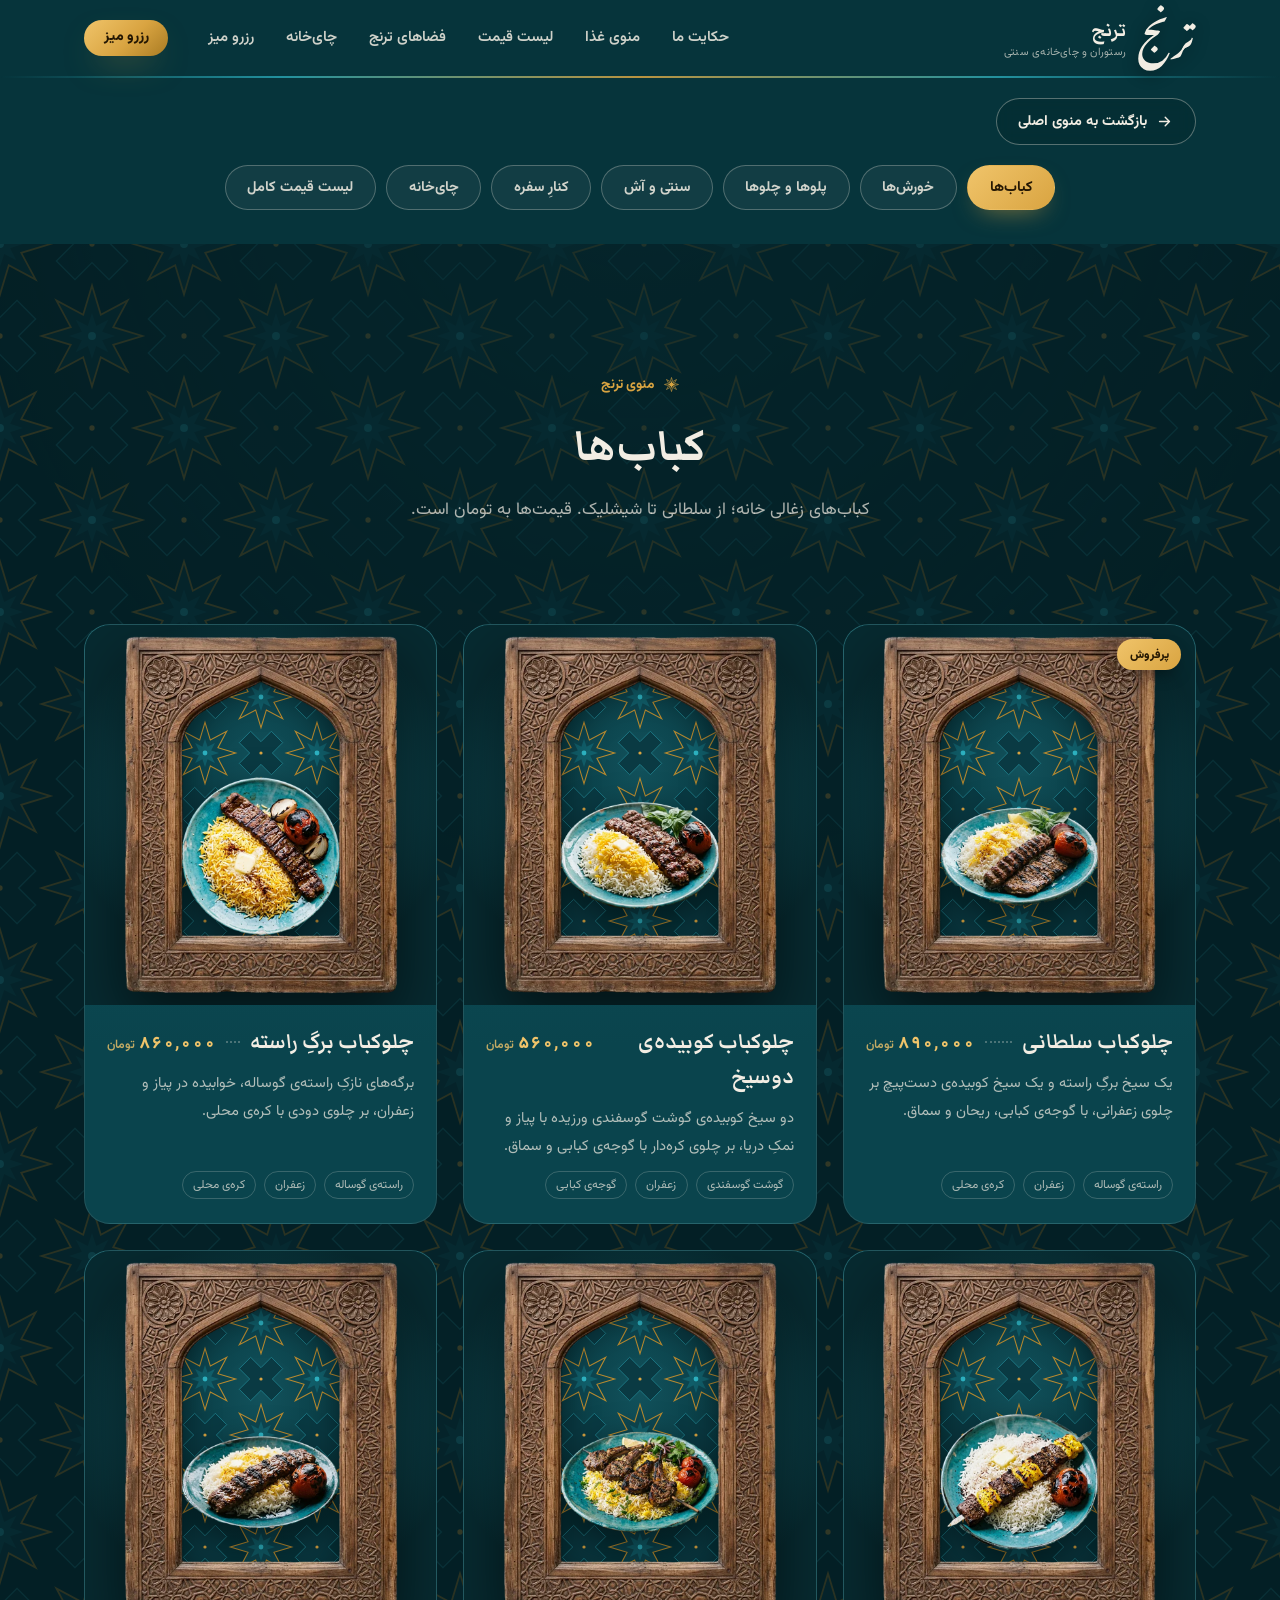
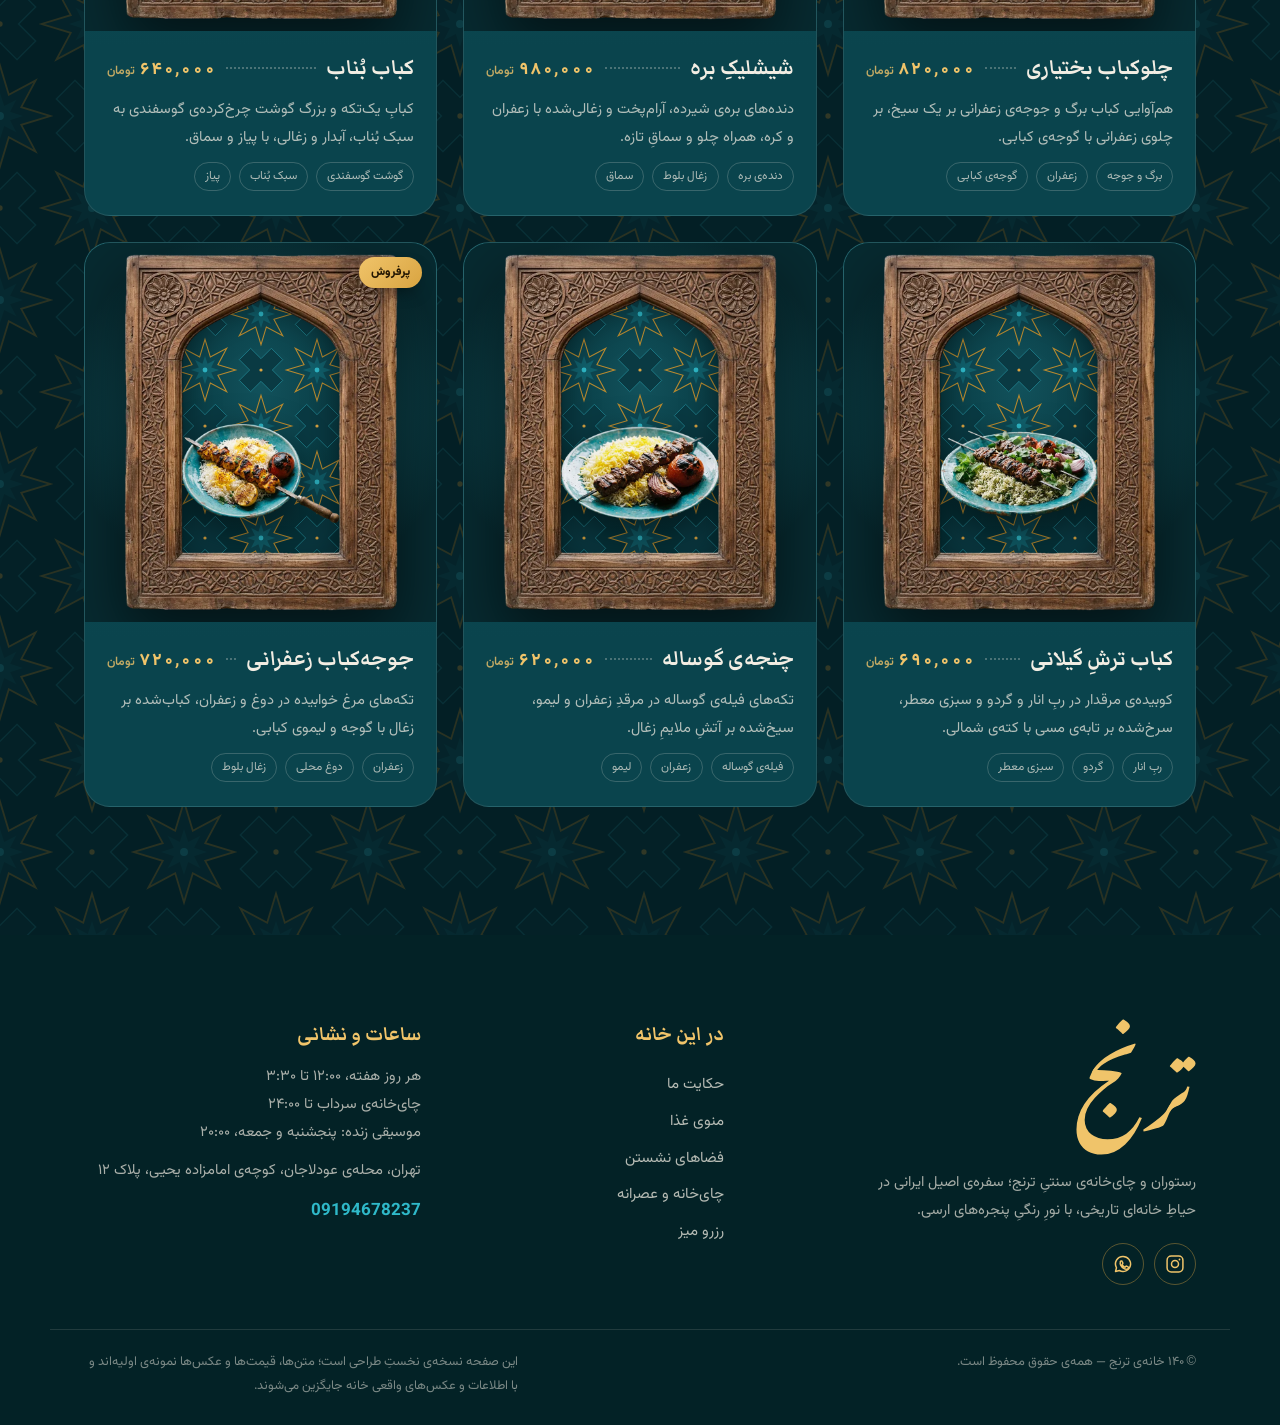
==== commit 9f4134e1: "v34: عکس‌های طبیعیِ کباب‌ها — هر ۹ کباب با نور طبیعی پنجره، بافت واقعی و بخار ملایم، روی سفال فیروزه" ====
--- a/menu.html
+++ b/menu.html
@@ -12,7 +12,7 @@
 <link rel="preload" href="assets/fonts/vazirmatn-var.woff2" as="font" type="font/woff2" crossorigin>
 <link rel="preload" href="assets/fonts/markazi-text-var.woff2" as="font" type="font/woff2" crossorigin>
 <link rel="preload" as="image" href="assets/img/space-courtyard-night-1200.webp" imagesrcset="assets/img/space-courtyard-night-720.webp 720w, assets/img/space-courtyard-night-1200.webp 1200w" imagesizes="100vw">
-<link rel="stylesheet" href="css/style.css?v=10">
+<link rel="stylesheet" href="css/style.css?v=12">
 </head>
 <body class="is-night">
 <script>try{if(localStorage.getItem("toranj-night")==="0")document.body.classList.remove("is-night")}catch(e){}</script>
@@ -72,8 +72,8 @@
 <article class="dish reveal" data-cat="kabab">
       <div class="dish-media">
         <div class="window"><div class="glass">
-          <img src="assets/img/dish-soltani-480.webp?v=29"
-             srcset="assets/img/dish-soltani-480.webp?v=29 480w, assets/img/dish-soltani-880.webp?v=29 880w"
+          <img src="assets/img/dish-soltani-480.webp?v=35"
+             srcset="assets/img/dish-soltani-480.webp?v=35 480w, assets/img/dish-soltani-880.webp?v=35 880w"
              sizes="(max-width: 700px) 86vw, 340px"
              alt="چلوکباب سلطانی: یک سیخ برگ و یک سیخ کوبیده بر چلوی زعفرانی با گوجه‌ی کبابی" loading="lazy">
         </div>
@@ -92,8 +92,8 @@
 <article class="dish reveal" data-cat="kabab">
       <div class="dish-media">
         <div class="window"><div class="glass">
-          <img src="assets/img/dish-kubideh-480.webp?v=29"
-               srcset="assets/img/dish-kubideh-480.webp?v=29 480w, assets/img/dish-kubideh-880.webp?v=29 880w"
+          <img src="assets/img/dish-kubideh-480.webp?v=35"
+               srcset="assets/img/dish-kubideh-480.webp?v=35 480w, assets/img/dish-kubideh-880.webp?v=35 880w"
                sizes="(max-width: 700px) 86vw, 340px"
                alt="چلوکباب کوبیده: دو سیخ کوبیده‌ی گوشت بر چلوی زعفرانی با گوجه‌ی کبابی" loading="lazy">
         </div>
@@ -111,8 +111,8 @@
 <article class="dish reveal" data-cat="kabab">
       <div class="dish-media">
         <div class="window"><div class="glass">
-          <img src="assets/img/dish-barg-480.webp?v=29"
-               srcset="assets/img/dish-barg-480.webp?v=29 480w, assets/img/dish-barg-880.webp?v=29 880w"
+          <img src="assets/img/dish-barg-480.webp?v=35"
+               srcset="assets/img/dish-barg-480.webp?v=35 480w, assets/img/dish-barg-880.webp?v=35 880w"
                sizes="(max-width: 700px) 86vw, 340px"
                alt="چلوکباب برگ: کباب برگِ راسته‌ی گوساله بر چلوی زعفرانی" loading="lazy">
         </div>
@@ -130,8 +130,8 @@
 <article class="dish reveal" data-cat="kabab">
       <div class="dish-media">
         <div class="window"><div class="glass">
-          <img src="assets/img/dish-bakhtiari-480.webp?v=29"
-               srcset="assets/img/dish-bakhtiari-480.webp?v=29 480w, assets/img/dish-bakhtiari-880.webp?v=29 880w"
+          <img src="assets/img/dish-bakhtiari-480.webp?v=35"
+               srcset="assets/img/dish-bakhtiari-480.webp?v=35 480w, assets/img/dish-bakhtiari-880.webp?v=35 880w"
                sizes="(max-width: 700px) 86vw, 340px"
                alt="چلوکباب بختیاری: کباب برگ و جوجه در کنار هم بر چلوی زعفرانی" loading="lazy">
         </div>
@@ -149,8 +149,8 @@
 <article class="dish reveal" data-cat="kabab">
       <div class="dish-media">
         <div class="window"><div class="glass">
-          <img src="assets/img/dish-shishlik-480.webp?v=29"
-               srcset="assets/img/dish-shishlik-480.webp?v=29 480w, assets/img/dish-shishlik-880.webp?v=29 880w"
+          <img src="assets/img/dish-shishlik-480.webp?v=35"
+               srcset="assets/img/dish-shishlik-480.webp?v=35 480w, assets/img/dish-shishlik-880.webp?v=35 880w"
                sizes="(max-width: 700px) 86vw, 340px"
                alt="شیشلیک: سیخ‌های دنده‌ی بره زغالی بر چلوی زعفرانی" loading="lazy">
         </div>
@@ -168,8 +168,8 @@
 <article class="dish reveal" data-cat="kabab">
       <div class="dish-media">
         <div class="window"><div class="glass">
-          <img src="assets/img/dish-bonab-480.webp?v=29"
-               srcset="assets/img/dish-bonab-480.webp?v=29 480w, assets/img/dish-bonab-880.webp?v=29 880w"
+          <img src="assets/img/dish-bonab-480.webp?v=35"
+               srcset="assets/img/dish-bonab-480.webp?v=35 480w, assets/img/dish-bonab-880.webp?v=35 880w"
                sizes="(max-width: 700px) 86vw, 340px"
                alt="کباب بناب: کباب بزرگ چرخ‌کرده‌ی گوسفندی بر چلو" loading="lazy">
         </div>
@@ -187,8 +187,8 @@
 <article class="dish reveal" data-cat="kabab">
       <div class="dish-media">
         <div class="window"><div class="glass">
-          <img src="assets/img/dish-torsh-480.webp?v=29"
-               srcset="assets/img/dish-torsh-480.webp?v=29 480w, assets/img/dish-torsh-880.webp?v=29 880w"
+          <img src="assets/img/dish-torsh-480.webp?v=35"
+               srcset="assets/img/dish-torsh-480.webp?v=35 480w, assets/img/dish-torsh-880.webp?v=35 880w"
                sizes="(max-width: 700px) 86vw, 340px"
                alt="کباب ترش گیلانی: کباب با سس رب انار و گردو و سبزی" loading="lazy">
         </div>
@@ -206,8 +206,8 @@
 <article class="dish reveal" data-cat="kabab">
       <div class="dish-media">
         <div class="window"><div class="glass">
-          <img src="assets/img/dish-chenjeh-480.webp?v=29"
-               srcset="assets/img/dish-chenjeh-480.webp?v=29 480w, assets/img/dish-chenjeh-880.webp?v=29 880w"
+          <img src="assets/img/dish-chenjeh-480.webp?v=35"
+               srcset="assets/img/dish-chenjeh-480.webp?v=35 480w, assets/img/dish-chenjeh-880.webp?v=35 880w"
                sizes="(max-width: 700px) 86vw, 340px"
                alt="چنجه: تکه‌های فیله‌ی گوساله‌ی سیخ‌شده بر چلو" loading="lazy">
         </div>
@@ -225,8 +225,8 @@
 <article class="dish reveal" data-cat="kabab">
       <div class="dish-media">
         <div class="window"><div class="glass">
-          <img src="assets/img/dish-joojeh-480.webp?v=29"
-               srcset="assets/img/dish-joojeh-480.webp?v=29 480w, assets/img/dish-joojeh-880.webp?v=29 880w"
+          <img src="assets/img/dish-joojeh-480.webp?v=35"
+               srcset="assets/img/dish-joojeh-480.webp?v=35 480w, assets/img/dish-joojeh-880.webp?v=35 880w"
                sizes="(max-width: 700px) 86vw, 340px"
                alt="جوجه‌کباب زعفرانی: سیخ مرغ زعفرانی با گوجه‌ی کبابی" loading="lazy">
         </div>
@@ -532,8 +532,8 @@
 <article class="dish reveal" data-cat="polo">
       <div class="dish-media">
         <div class="window"><div class="glass">
-          <img src="assets/img/dish-lubia-480.webp"
-               srcset="assets/img/dish-lubia-480.webp 480w, assets/img/dish-lubia-880.webp 880w"
+          <img src="assets/img/dish-lubia-480.webp?v=33"
+               srcset="assets/img/dish-lubia-480.webp?v=33 480w, assets/img/dish-lubia-880.webp?v=33 880w"
                sizes="(max-width: 700px) 86vw, 340px"
                alt="لوبیاپلو: پلو با لوبیا سبز و گوشت و رب گوجه" loading="lazy">
         </div>
@@ -551,8 +551,8 @@
 <article class="dish reveal" data-cat="polo">
       <div class="dish-media">
         <div class="window"><div class="glass">
-          <img src="assets/img/dish-estamboli-480.webp"
-               srcset="assets/img/dish-estamboli-480.webp 480w, assets/img/dish-estamboli-880.webp 880w"
+          <img src="assets/img/dish-estamboli-480.webp?v=33"
+               srcset="assets/img/dish-estamboli-480.webp?v=33 480w, assets/img/dish-estamboli-880.webp?v=33 880w"
                sizes="(max-width: 700px) 86vw, 340px"
                alt="استامبولی‌پلو: پلو با گوجه و سیب‌زمینی و لوبیا سبز" loading="lazy">
         </div>
@@ -570,8 +570,8 @@
 <article class="dish reveal" data-cat="polo">
       <div class="dish-media">
         <div class="window"><div class="glass">
-          <img src="assets/img/dish-kalam-480.webp"
-               srcset="assets/img/dish-kalam-480.webp 480w, assets/img/dish-kalam-880.webp 880w"
+          <img src="assets/img/dish-kalam-480.webp?v=33"
+               srcset="assets/img/dish-kalam-480.webp?v=33 480w, assets/img/dish-kalam-880.webp?v=33 880w"
                sizes="(max-width: 700px) 86vw, 340px"
                alt="کلم‌پلوی شیرازی: پلو با کلم‌برگ و سبزی معطر و گوشت" loading="lazy">
         </div>
@@ -589,8 +589,8 @@
 <article class="dish reveal" data-cat="polo">
       <div class="dish-media">
         <div class="window"><div class="glass">
-          <img src="assets/img/dish-shirin-480.webp"
-               srcset="assets/img/dish-shirin-480.webp 480w, assets/img/dish-shirin-880.webp 880w"
+          <img src="assets/img/dish-shirin-480.webp?v=33"
+               srcset="assets/img/dish-shirin-480.webp?v=33 480w, assets/img/dish-shirin-880.webp?v=33 880w"
                sizes="(max-width: 700px) 86vw, 340px"
                alt="شیرین‌پلو: پلوی زعفرانی با هویج شیرین و پسته و بادام و مرغ" loading="lazy">
         </div>
@@ -617,8 +617,8 @@
 <article class="dish reveal" data-cat="sonnati">
       <div class="dish-media">
         <div class="window"><div class="glass">
-          <img src="assets/img/dish-dizi-480.webp"
-             srcset="assets/img/dish-dizi-480.webp 480w, assets/img/dish-dizi-880.webp 880w"
+          <img src="assets/img/dish-dizi-480.webp?v=33"
+             srcset="assets/img/dish-dizi-480.webp?v=33 480w, assets/img/dish-dizi-880.webp?v=33 880w"
              sizes="(max-width: 700px) 86vw, 340px"
              alt="دیزی سنگی با گوشت و نخود، کاسه‌ی تیلیت، سنگک، سبزی خوردن و ترشی خانگی" loading="lazy">
         </div>
@@ -636,8 +636,8 @@
 <article class="dish reveal" data-cat="sonnati">
       <div class="dish-media">
         <div class="window"><div class="glass">
-          <img src="assets/img/dish-kashkbademjan-480.webp"
-               srcset="assets/img/dish-kashkbademjan-480.webp 480w, assets/img/dish-kashkbademjan-880.webp 880w"
+          <img src="assets/img/dish-kashkbademjan-480.webp?v=33"
+               srcset="assets/img/dish-kashkbademjan-480.webp?v=33 480w, assets/img/dish-kashkbademjan-880.webp?v=33 880w"
                sizes="(max-width: 700px) 86vw, 340px"
                alt="کشک بادمجان: دیپ بادمجان دودی و کشک با نعناداغ و گردو" loading="lazy">
         </div>
@@ -655,8 +655,8 @@
 <article class="dish reveal" data-cat="sonnati">
       <div class="dish-media">
         <div class="window"><div class="glass">
-          <img src="assets/img/dish-mirzaghasemi-480.webp"
-               srcset="assets/img/dish-mirzaghasemi-480.webp 480w, assets/img/dish-mirzaghasemi-880.webp 880w"
+          <img src="assets/img/dish-mirzaghasemi-480.webp?v=33"
+               srcset="assets/img/dish-mirzaghasemi-480.webp?v=33 480w, assets/img/dish-mirzaghasemi-880.webp?v=33 880w"
                sizes="(max-width: 700px) 86vw, 340px"
                alt="میرزاقاسمی: خوراک بادمجان دودی، گوجه، سیر و تخم‌مرغ گیلانی" loading="lazy">
         </div>
@@ -702,8 +702,8 @@
     <article class="dish reveal" data-cat="kenar">
       <div class="dish-media">
         <div class="window"><div class="glass">
-          <img src="assets/img/dish-kenar-sangak-480.webp"
-             srcset="assets/img/dish-kenar-sangak-480.webp 480w, assets/img/dish-kenar-sangak-880.webp 880w"
+          <img src="assets/img/dish-kenar-sangak-480.webp?v=33"
+             srcset="assets/img/dish-kenar-sangak-480.webp?v=33 480w, assets/img/dish-kenar-sangak-880.webp?v=33 880w"
              sizes="(max-width: 700px) 86vw, 340px"
              alt="نان سنگک تنوری: نان داغ تنور بر سینی مسی" loading="lazy">
         </div>
@@ -756,8 +756,8 @@
     <article class="dish reveal" data-cat="kenar">
       <div class="dish-media">
         <div class="window"><div class="glass">
-          <img src="assets/img/dish-kenar-zeytun-480.webp"
-             srcset="assets/img/dish-kenar-zeytun-480.webp 480w, assets/img/dish-kenar-zeytun-880.webp 880w"
+          <img src="assets/img/dish-kenar-zeytun-480.webp?v=33"
+             srcset="assets/img/dish-kenar-zeytun-480.webp?v=33 480w, assets/img/dish-kenar-zeytun-880.webp?v=33 880w"
              sizes="(max-width: 700px) 86vw, 340px"
              alt="زیتون پرورده: کاسهٔ زیتون ماریناشده با رب انار و گلپر" loading="lazy">
         </div>
@@ -774,8 +774,8 @@
     <article class="dish reveal" data-cat="kenar">
       <div class="dish-media">
         <div class="window"><div class="glass">
-          <img src="assets/img/dish-kenar-doogh-480.webp"
-             srcset="assets/img/dish-kenar-doogh-480.webp 480w, assets/img/dish-kenar-doogh-880.webp 880w"
+          <img src="assets/img/dish-kenar-doogh-480.webp?v=33"
+             srcset="assets/img/dish-kenar-doogh-480.webp?v=33 480w, assets/img/dish-kenar-doogh-880.webp?v=33 880w"
              sizes="(max-width: 700px) 86vw, 340px"
              alt="دوغ محلی با نعنا: کاسهٔ مسی دوغ زده‌شده" loading="lazy">
         </div>
--- a/css/style.css
+++ b/css/style.css
@@ -666,14 +666,14 @@
   .nav {
     position: fixed; inset: 0; z-index: 70;
     background: rgb(3 34 38 / .96); backdrop-filter: blur(18px);
-    flex-direction: column; align-items: center; justify-content: flex-start; gap: 6px;
-    overflow-y: auto; padding: calc(var(--head-h) + 3vh) 20px 6vh;
+    flex-direction: column; align-items: center; justify-content: flex-start; gap: 2px;
+    overflow-y: auto; padding: calc(var(--head-h) + 2vh) 20px 4vh;
     opacity: 0; visibility: hidden; transition: opacity .35s, visibility .35s;
   }
   .nav a:first-child { margin-top: auto; }
   .nav a:last-child { margin-bottom: auto; }
   .nav.is-open { opacity: 1; visibility: visible; }
-  .nav a { font-family: var(--f-disp); font-size: 1.9rem; padding: 10px 26px; }
+  .nav a { font-family: var(--f-disp); font-size: clamp(1.12rem, 4.4vw, 1.45rem); padding: 6px 18px; }
   .burger {
     display: flex; flex-direction: column; align-items: center; justify-content: center; gap: 5px; z-index: 75;
     width: 44px; height: 44px; background: rgb(242 237 227 / .08);
@@ -854,7 +854,7 @@
 @media (max-width: 700px){ .totop{ width: 54px; height: 54px; left: 1rem; bottom: 1rem; } }
 
 /* ---------- نوار عکس‌های چای‌خانه و بار قلیان ---------- */
-.tea-photos { display: grid; grid-template-columns: 1fr 1fr; gap: 18px; margin-top: clamp(30px, 4vw, 54px); }
+.tea-photos { position: relative; z-index: 2; display: grid; grid-template-columns: 1fr 1fr; gap: 18px; margin-top: clamp(30px, 4vw, 54px); }
 .tea-photos figure {
   position: relative; margin: 0; border-radius: 18px; overflow: hidden;
   box-shadow: 0 18px 44px -22px rgb(0 0 0 / .85);
